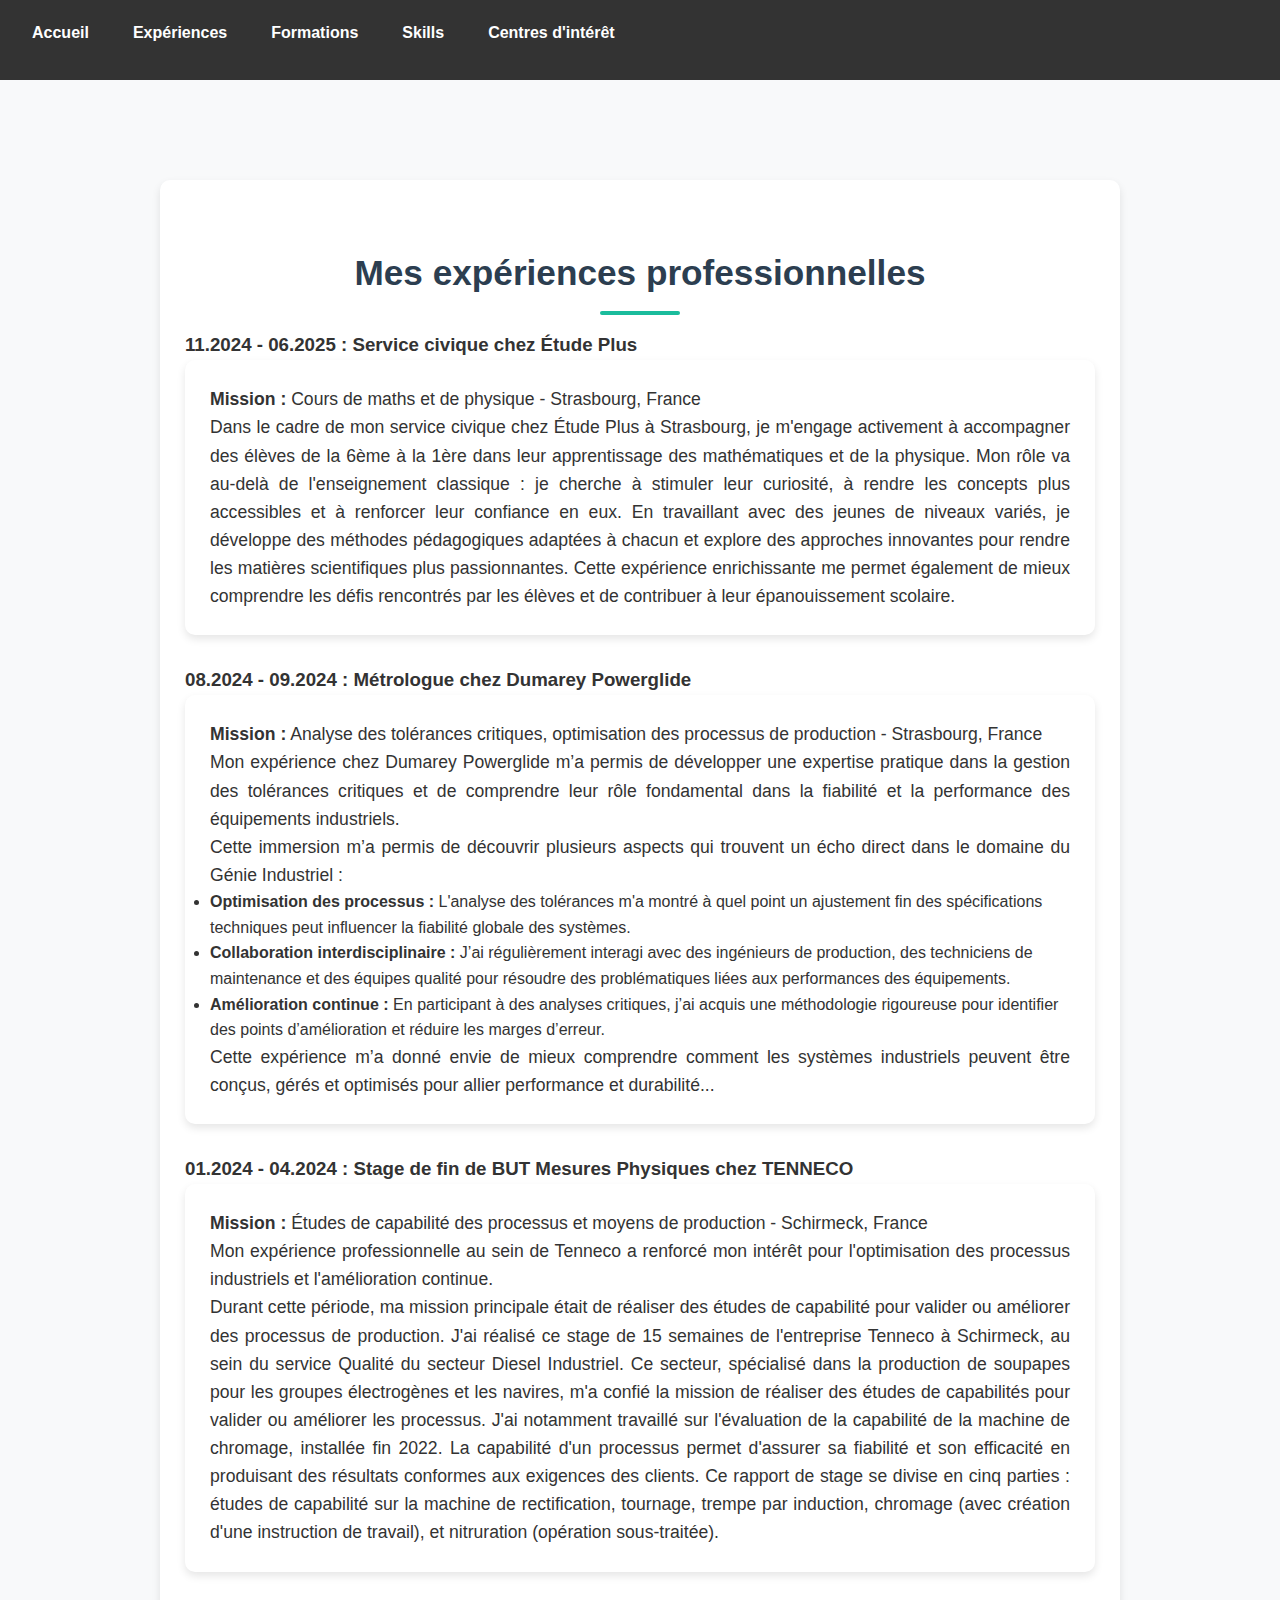
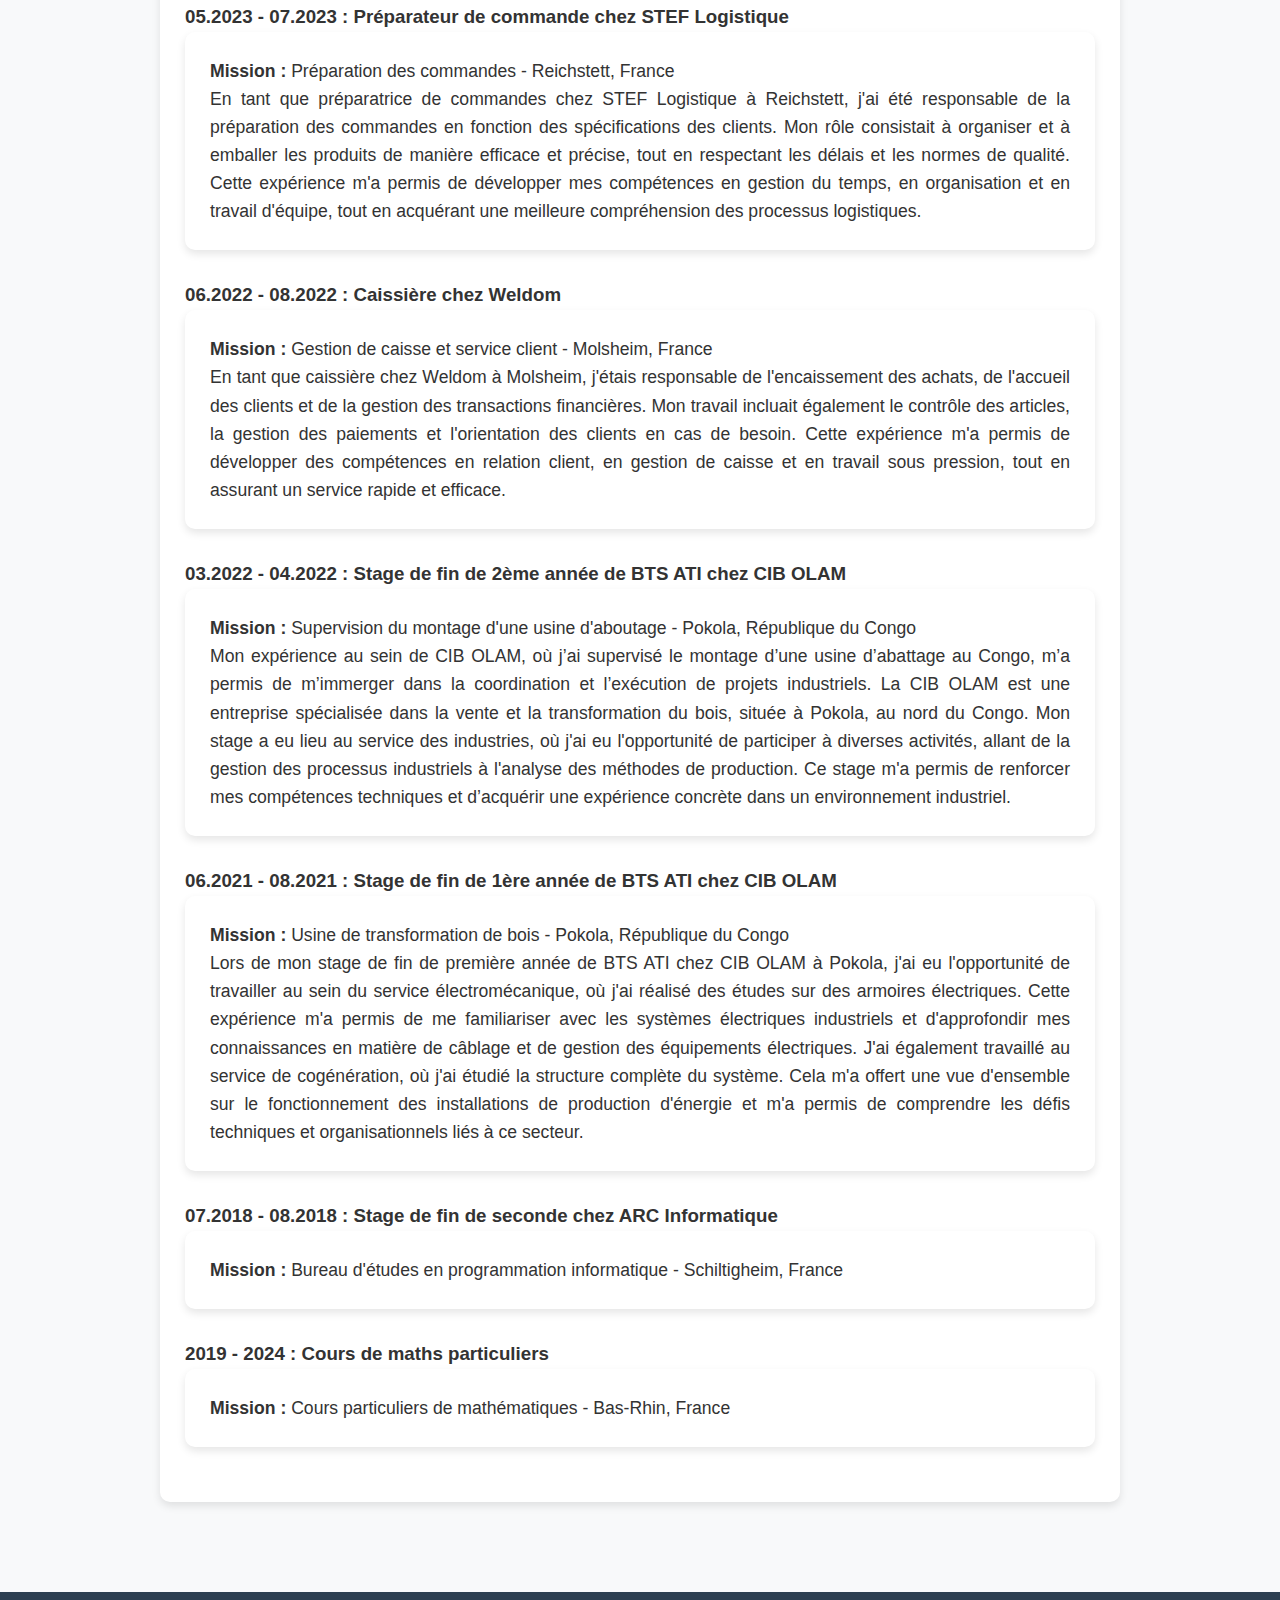
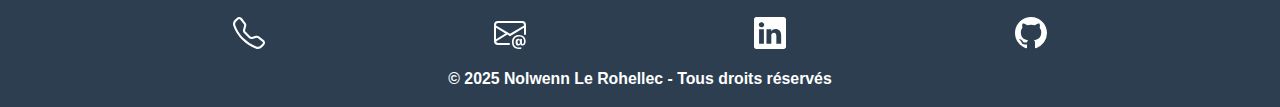
==== experiences.html @ 43734ae4 "Intégration burger et cordoo footer" ====
<!DOCTYPE html>
<html lang="fr">
<head>
    <meta charset="UTF-8">
    <meta name="viewport" content="width=device-width, initial-scale=1.0">
    <title>Expériences - Nolwenn Le Rohellec</title>
    <link rel="stylesheet" href="style.css">
    <link rel="stylesheet" href="https://cdnjs.cloudflare.com/ajax/libs/font-awesome/6.4.2/css/all.min.css">
</head>
<body>

    <header>
        <nav>
            <div class="menu-toggle" id="menu-toggle">
                <div class="bar"></div>
                <div class="bar"></div>
                <div class="bar"></div>
            </div>
            <ul id="menu" class="menu">
                <li><a href="index.html">Accueil</a></li>
                <li><a href="experiences.html">Expériences</a></li>
                <li><a href="formations.html">Formations</a></li>
                <li><a href="skills.html">Skills</a></li>
                <li><a href="interets.html">Centres d'intérêt</a></li>
            </ul>
        </nav>
    </header>
    

    <main>
        <section id="experiences">
            <h1>Mes expériences professionnelles</h1>
            <h3>11.2024 - 06.2025 : Service civique chez Étude Plus</h3>
            <section class="experience">
                <p><strong>Mission :</strong> Cours de maths et de physique - Strasbourg, France</p>
                <p> Dans le cadre de mon service civique chez Étude Plus à Strasbourg, je m'engage activement à accompagner des élèves de la 6ème à la 1ère dans leur apprentissage des mathématiques et de la physique. Mon rôle va au-delà de l'enseignement classique : je cherche à stimuler leur curiosité, à rendre les concepts plus accessibles et à renforcer leur confiance en eux. En travaillant avec des jeunes de niveaux variés, je développe des méthodes pédagogiques adaptées à chacun et explore des approches innovantes pour rendre les matières scientifiques plus passionnantes. Cette expérience enrichissante me permet également de mieux comprendre les défis rencontrés par les élèves et de contribuer à leur épanouissement scolaire.</p>
            </section>
            

            <h3>08.2024 - 09.2024 : Métrologue chez Dumarey Powerglide</h3>
            <section class="experience">
                <p><strong>Mission :</strong> Analyse des tolérances critiques, optimisation des processus de production - Strasbourg, France</p>
                <p>Mon expérience chez Dumarey Powerglide m’a permis de développer une expertise pratique dans la gestion des tolérances critiques et de comprendre leur rôle fondamental dans la fiabilité et la performance des équipements industriels.</p>
                <p>Cette immersion m’a permis de découvrir plusieurs aspects qui trouvent un écho direct dans le domaine du Génie Industriel :</p>
                <ul>
                    <li><strong>Optimisation des processus :</strong> L'analyse des tolérances m'a montré à quel point un ajustement fin des spécifications techniques peut influencer la fiabilité globale des systèmes.</li>
                    <li><strong>Collaboration interdisciplinaire :</strong> J’ai régulièrement interagi avec des ingénieurs de production, des techniciens de maintenance et des équipes qualité pour résoudre des problématiques liées aux performances des équipements.</li>
                    <li><strong>Amélioration continue :</strong> En participant à des analyses critiques, j’ai acquis une méthodologie rigoureuse pour identifier des points d’amélioration et réduire les marges d’erreur.</li>
                </ul>
                <p>Cette expérience m’a donné envie de mieux comprendre comment les systèmes industriels peuvent être conçus, gérés et optimisés pour allier performance et durabilité...</p>
            </section>

            <h3>01.2024 - 04.2024 : Stage de fin de BUT Mesures Physiques chez TENNECO</h3>
            <section class="experience">
                <p><strong>Mission :</strong> Études de capabilité des processus et moyens de production - Schirmeck, France</p>
                <p>Mon expérience professionnelle au sein de Tenneco a renforcé mon intérêt pour l'optimisation des processus industriels et l'amélioration continue.</p>
                <p>Durant cette période, ma mission principale était de réaliser des études de capabilité pour valider ou améliorer des processus de production. J'ai réalisé ce stage de 15 semaines de l'entreprise Tenneco à Schirmeck, au sein du service Qualité du secteur Diesel Industriel. Ce secteur, spécialisé dans la production de soupapes pour les groupes électrogènes et les navires, m'a confié la mission de réaliser des études de capabilités pour valider ou améliorer les processus. J'ai notamment travaillé sur l'évaluation de la capabilité de la machine de chromage, installée fin 2022. La capabilité d'un processus permet d'assurer sa fiabilité et son efficacité en produisant des résultats conformes aux exigences des clients. Ce rapport de stage se divise en cinq parties : études de capabilité sur la machine de rectification, tournage, trempe par induction, chromage (avec création d'une instruction de travail), et nitruration (opération sous-traitée).</p>
            </section>

            
            <h3>05.2023 - 07.2023 : Préparateur de commande chez STEF Logistique</h3>
            <section class="experience">
                <p><strong>Mission :</strong> Préparation des commandes - Reichstett, France</p>
                <p> En tant que préparatrice de commandes chez STEF Logistique à Reichstett, j'ai été responsable de la préparation des commandes en fonction des spécifications des clients. Mon rôle consistait à organiser et à emballer les produits de manière efficace et précise, tout en respectant les délais et les normes de qualité. Cette expérience m'a permis de développer mes compétences en gestion du temps, en organisation et en travail d'équipe, tout en acquérant une meilleure compréhension des processus logistiques.</p>
            </section>

            <h3>06.2022 - 08.2022 : Caissière chez Weldom</h3>
            <section class="experience">
                <p><strong>Mission :</strong> Gestion de caisse et service client - Molsheim, France</p>
                <p> En tant que caissière chez Weldom à Molsheim, j'étais responsable de l'encaissement des achats, de l'accueil des clients et de la gestion des transactions financières. Mon travail incluait également le contrôle des articles, la gestion des paiements et l'orientation des clients en cas de besoin. Cette expérience m'a permis de développer des compétences en relation client, en gestion de caisse et en travail sous pression, tout en assurant un service rapide et efficace.</p>
            </section>

            <h3>03.2022 - 04.2022 : Stage de fin de 2ème année de BTS ATI chez CIB OLAM</h3>
            <section class="experience">
                <p><strong>Mission :</strong> Supervision du montage d'une usine d'aboutage - Pokola, République du Congo</p>
                <p>Mon expérience au sein de CIB OLAM, où j’ai supervisé le montage d’une usine d’abattage au Congo, m’a permis de m’immerger dans la coordination et l’exécution de projets industriels. La CIB OLAM  est une entreprise spécialisée dans la vente et la transformation du bois, située à Pokola, au nord du Congo. Mon stage a eu lieu au service des industries, où j'ai eu l'opportunité de participer à diverses activités, allant de la gestion des processus industriels à l'analyse des méthodes de production. Ce stage m'a permis de renforcer mes compétences techniques et d’acquérir une expérience concrète dans un environnement industriel.</p>
            </section>

            <h3>06.2021 - 08.2021 : Stage de fin de 1ère année de BTS ATI chez CIB OLAM</h3>
            <section class="experience">
                <p><strong>Mission :</strong> Usine de transformation de bois - Pokola, République du Congo</p>
                <p> Lors de mon stage de fin de première année de BTS ATI chez CIB OLAM à Pokola, j'ai eu l'opportunité de travailler au sein du service électromécanique, où j'ai réalisé des études sur des armoires électriques. Cette expérience m'a permis de me familiariser avec les systèmes électriques industriels et d'approfondir mes connaissances en matière de câblage et de gestion des équipements électriques. J'ai également travaillé au service de cogénération, où j'ai étudié la structure complète du système. Cela m'a offert une vue d'ensemble sur le fonctionnement des installations de production d'énergie et m'a permis de comprendre les défis techniques et organisationnels liés à ce secteur.</p>
            </section>

            <h3>07.2018 - 08.2018 : Stage de fin de seconde chez ARC Informatique</h3>
            <section class="experience">
                <p><strong>Mission :</strong> Bureau d'études en programmation informatique - Schiltigheim, France</p>
            </section>

            <h3>2019 - 2024 : Cours de maths particuliers</h3>
            <section class="experience">
                <p><strong>Mission :</strong> Cours particuliers de mathématiques - Bas-Rhin, France</p>
            </section>

        </section>
    </main>

    <footer>
        <div class="contact-icons">
            <a href="tel:+33626799695" aria-label="Téléphone">
              <svg xmlns="http://www.w3.org/2000/svg" width="32" height="32" fill="currentColor" class="bi bi-telephone" viewBox="0 0 16 16">
                  <path d="M3.654 1.328a.678.678 0 0 0-1.015-.063L1.605 2.3c-.483.484-.661 1.169-.45 1.77a17.6 17.6 0 0 0 4.168 6.608 17.6 17.6 0 0 0 6.608 4.168c.601.211 1.286.033 1.77-.45l1.034-1.034a.678.678 0 0 0-.063-1.015l-2.307-1.794a.68.68 0 0 0-.58-.122l-2.19.547a1.75 1.75 0 0 1-1.657-.459L5.482 8.062a1.75 1.75 0 0 1-.46-1.657l.548-2.19a.68.68 0 0 0-.122-.58zM1.884.511a1.745 1.745 0 0 1 2.612.163L6.29 2.98c.329.423.445.974.315 1.494l-.547 2.19a.68.68 0 0 0 .178.643l2.457 2.457a.68.68 0 0 0 .644.178l2.189-.547a1.75 1.75 0 0 1 1.494.315l2.306 1.794c.829.645.905 1.87.163 2.611l-1.034 1.034c-.74.74-1.846 1.065-2.877.702a18.6 18.6 0 0 1-7.01-4.42 18.6 18.6 0 0 1-4.42-7.009c-.362-1.03-.037-2.137.703-2.877z"/>
                </svg>
            </a>
            <a href="mailto:nolwenn.lerohellec@gmail.com" aria-label="Email">
              <svg xmlns="http://www.w3.org/2000/svg" width="32" height="32" fill="currentColor" class="bi bi-envelope-at" viewBox="0 0 16 16">
                  <path d="M2 2a2 2 0 0 0-2 2v8.01A2 2 0 0 0 2 14h5.5a.5.5 0 0 0 0-1H2a1 1 0 0 1-.966-.741l5.64-3.471L8 9.583l7-4.2V8.5a.5.5 0 0 0 1 0V4a2 2 0 0 0-2-2zm3.708 6.208L1 11.105V5.383zM1 4.217V4a1 1 0 0 1 1-1h12a1 1 0 0 1 1 1v.217l-7 4.2z"/>
                  <path d="M14.247 14.269c1.01 0 1.587-.857 1.587-2.025v-.21C15.834 10.43 14.64 9 12.52 9h-.035C10.42 9 9 10.36 9 12.432v.214C9 14.82 10.438 16 12.358 16h.044c.594 0 1.018-.074 1.237-.175v-.73c-.245.11-.673.18-1.18.18h-.044c-1.334 0-2.571-.788-2.571-2.655v-.157c0-1.657 1.058-2.724 2.64-2.724h.04c1.535 0 2.484 1.05 2.484 2.326v.118c0 .975-.324 1.39-.639 1.39-.232 0-.41-.148-.41-.42v-2.19h-.906v.569h-.03c-.084-.298-.368-.63-.954-.63-.778 0-1.259.555-1.259 1.4v.528c0 .892.49 1.434 1.26 1.434.471 0 .896-.227 1.014-.643h.043c.118.42.617.648 1.12.648m-2.453-1.588v-.227c0-.546.227-.791.573-.791.297 0 .572.192.572.708v.367c0 .573-.253.744-.564.744-.354 0-.581-.215-.581-.8Z"/>
                </svg>
            </a>
            <a href="https://www.linkedin.com/in/nolwenn-le-rohellec-1720a2218/?originalSubdomain=fr" target="_blank" aria-label="LinkedIn">
              <svg xmlns="http://www.w3.org/2000/svg" width="32" height="32" fill="currentColor" class="bi bi-linkedin" viewBox="0 0 16 16">
                  <path d="M0 1.146C0 .513.526 0 1.175 0h13.65C15.474 0 16 .513 16 1.146v13.708c0 .633-.526 1.146-1.175 1.146H1.175C.526 16 0 15.487 0 14.854zm4.943 12.248V6.169H2.542v7.225zm-1.2-8.212c.837 0 1.358-.554 1.358-1.248-.015-.709-.52-1.248-1.342-1.248S2.4 3.226 2.4 3.934c0 .694.521 1.248 1.327 1.248zm4.908 8.212V9.359c0-.216.016-.432.08-.586.173-.431.568-.878 1.232-.878.869 0 1.216.662 1.216 1.634v3.865h2.401V9.25c0-2.22-1.184-3.252-2.764-3.252-1.274 0-1.845.7-2.165 1.193v.025h-.016l.016-.025V6.169h-2.4c.03.678 0 7.225 0 7.225z"/>
                </svg>
            </a>
            <a href="https://github.com/Nono13122002" target="_blank" aria-label="GitHub">
              <svg xmlns="http://www.w3.org/2000/svg" width="32" height="32" fill="currentColor" class="bi bi-github" viewBox="0 0 16 16">
                  <path d="M8 0C3.58 0 0 3.58 0 8c0 3.54 2.29 6.53 5.47 7.59.4.07.55-.17.55-.38 0-.19-.01-.82-.01-1.49-2.01.37-2.53-.49-2.69-.94-.09-.23-.48-.94-.82-1.13-.28-.15-.68-.52-.01-.53.63-.01 1.08.58 1.23.82.72 1.21 1.87.87 2.33.66.07-.52.28-.87.51-1.07-1.78-.2-3.64-.89-3.64-3.95 0-.87.31-1.59.82-2.15-.08-.2-.36-1.02.08-2.12 0 0 .67-.21 2.2.82.64-.18 1.32-.27 2-.27s1.36.09 2 .27c1.53-1.04 2.2-.82 2.2-.82.44 1.1.16 1.92.08 2.12.51.56.82 1.27.82 2.15 0 3.07-1.87 3.75-3.65 3.95.29.25.54.73.54 1.48 0 1.07-.01 1.93-.01 2.2 0 .21.15.46.55.38A8.01 8.01 0 0 0 16 8c0-4.42-3.58-8-8-8"/>
                </svg>
            </a>
  
          </div>
        <p>© 2025 Nolwenn Le Rohellec - <span style="color: white;">Tous droits réservés</span></p>
    </footer>
</body>
</html>
---- style.css ----
/* Réinitialisation des styles de base */
* {
    margin: 0;
    padding: 0;
    box-sizing: border-box;
    font-family: 'Poppins', sans-serif;
}

/* Couleurs principales */
:root {
    --main-color: #1ABC9C;  /* Vert turquoise */
    --dark-color: #2C3E50;
    --light-bg: #f8f9fa;
    --text-color: #333;
}

/* Style général du corps */
body {
    background-color: var(--light-bg);
    color: var(--text-color);
    line-height: 1.6;
}

/* Style du header */
header {
    position: fixed; 
    top: 0; 
    left: 0; 
    width: 100%;
    height: 80px;
    z-index: 100; 
    background-color: #333;
    padding: 20px;
}

/* Menu burger */
.menu-toggle {
    display: none;
    cursor: pointer;
    flex-direction: column;
    gap: 5px;
    position: absolute; 
    right: 20px; 
    top: 50%;
    transform: translateY(-50%);
}

.menu-toggle .bar {
    width: 30px;
    height: 5px;
    background-color: white;
    border-radius: 5px;
    transition: transform 0.3s ease, opacity 0.3s ease;
}

/* Transformation du burger en croix */
.menu-toggle.open .bar:nth-child(1) {
    transform: rotate(45deg) translateY(14px); /
}

.menu-toggle.open .bar:nth-child(2) {
    opacity: 0; 
}

.menu-toggle.open .bar:nth-child(3) {
    transform: rotate(-45deg) translateY(-14px);
}

/* Menu */
.menu {
    list-style: none;
    padding: 0;
    margin: 0;
    display: flex;
    gap: 20px;
}

/* Style des liens */
nav a {
    text-decoration: none;
    color: white;
    font-weight: bold;
    padding: 8px 12px;
    border-radius: 5px;
    transition: background 0.3s ease-in-out;
}

nav a:hover {
    background: var(--main-color);
    color: white;
}

/* Ajustement pour éviter que le header cache le contenu */
main {
    max-width: 1000px;
    margin: 160px auto 40px; 
    padding: 20px;
}

/* Style des sections */
section {
    background: white;
    padding: 25px;
    margin-bottom: 30px;
    border-radius: 10px;
    box-shadow: 0px 4px 8px rgba(0, 0, 0, 0.1);
    animation: fadeIn 1s ease-in-out;
}

/* Style des titres */
h1 {
    text-align: center;
    font-size: 2.2em;
    color: var(--dark-color);
    margin-top: 40px; /* Ajout de marge pour ne pas être caché */
    margin-bottom: 15px;
    position: relative;
}

/* Ligne décorative sous les titres */
h1::after {
    content: '';
    display: block;
    width: 80px;
    height: 4px;
    background: var(--main-color);
    margin: 10px auto 0;
    border-radius: 2px;
}

/* Alignement et style du texte */
p {
    text-align: justify;  /* Texte justifié pour un rendu plus professionnel */
    font-size: 1.1em;
    color: var(--text-color);
}

/* Image de profil */
.profile-pic {
    display: block;
    width: 150px;
    border-radius: 50%;
    margin: 20px auto;
    box-shadow: 0px 4px 6px rgba(0, 0, 0, 0.2);
    transition: transform 0.3s ease-in-out;
}

.profile-pic:hover {
    transform: scale(1.1);
}

/* Animation d'apparition */
@keyframes fadeIn {
    from { opacity: 0; transform: translateY(-10px); }
    to { opacity: 1; transform: translateY(0); }
}

/* Style du footer */
footer {
    text-align: center;
    padding: 15px;
    background: var(--dark-color);
    color: white;  /* Texte blanc */
    font-size: 0.9em;
    margin-top: 20px;
}

/* Centrage et couleur du texte "Tous droits réservés" */
footer p {
    text-align: center;
    color: white !important;  /* Assure que le texte est bien blanc */
    font-weight: bold;
}

/* Alignement de l'en-tête */
.header-left {
    display: flex;
    align-items: center;
}

.accueil {
    text-align: center;
}

.profile-pic {
    display: block;
    margin: 0 auto;
}


.contact-icons {
    display: flex;
    justify-content: space-evenly;
}

.contact-icons svg {
    color: white;
    margin: 10px;
}

.contact-icons svg:hover {
    transform: scale(1.5);
    transition: transform 0.3s ease;
}


/* Affichage du menu burger sur mobile */
@media (max-width: 768px) {
    header {
        justify-content: flex-start; /* Garde le burger aligné à gauche par défaut */
    }

    .menu {
        display: none;
        flex-direction: column;
        width: 100%;
        background-color: #333;
    }

    .menu.active {
        display: flex;
    }

    .menu li {
        padding: 15px;
        text-align: center;
        width: 100%;
    }

    .menu-toggle {
        display: flex;
    }
}
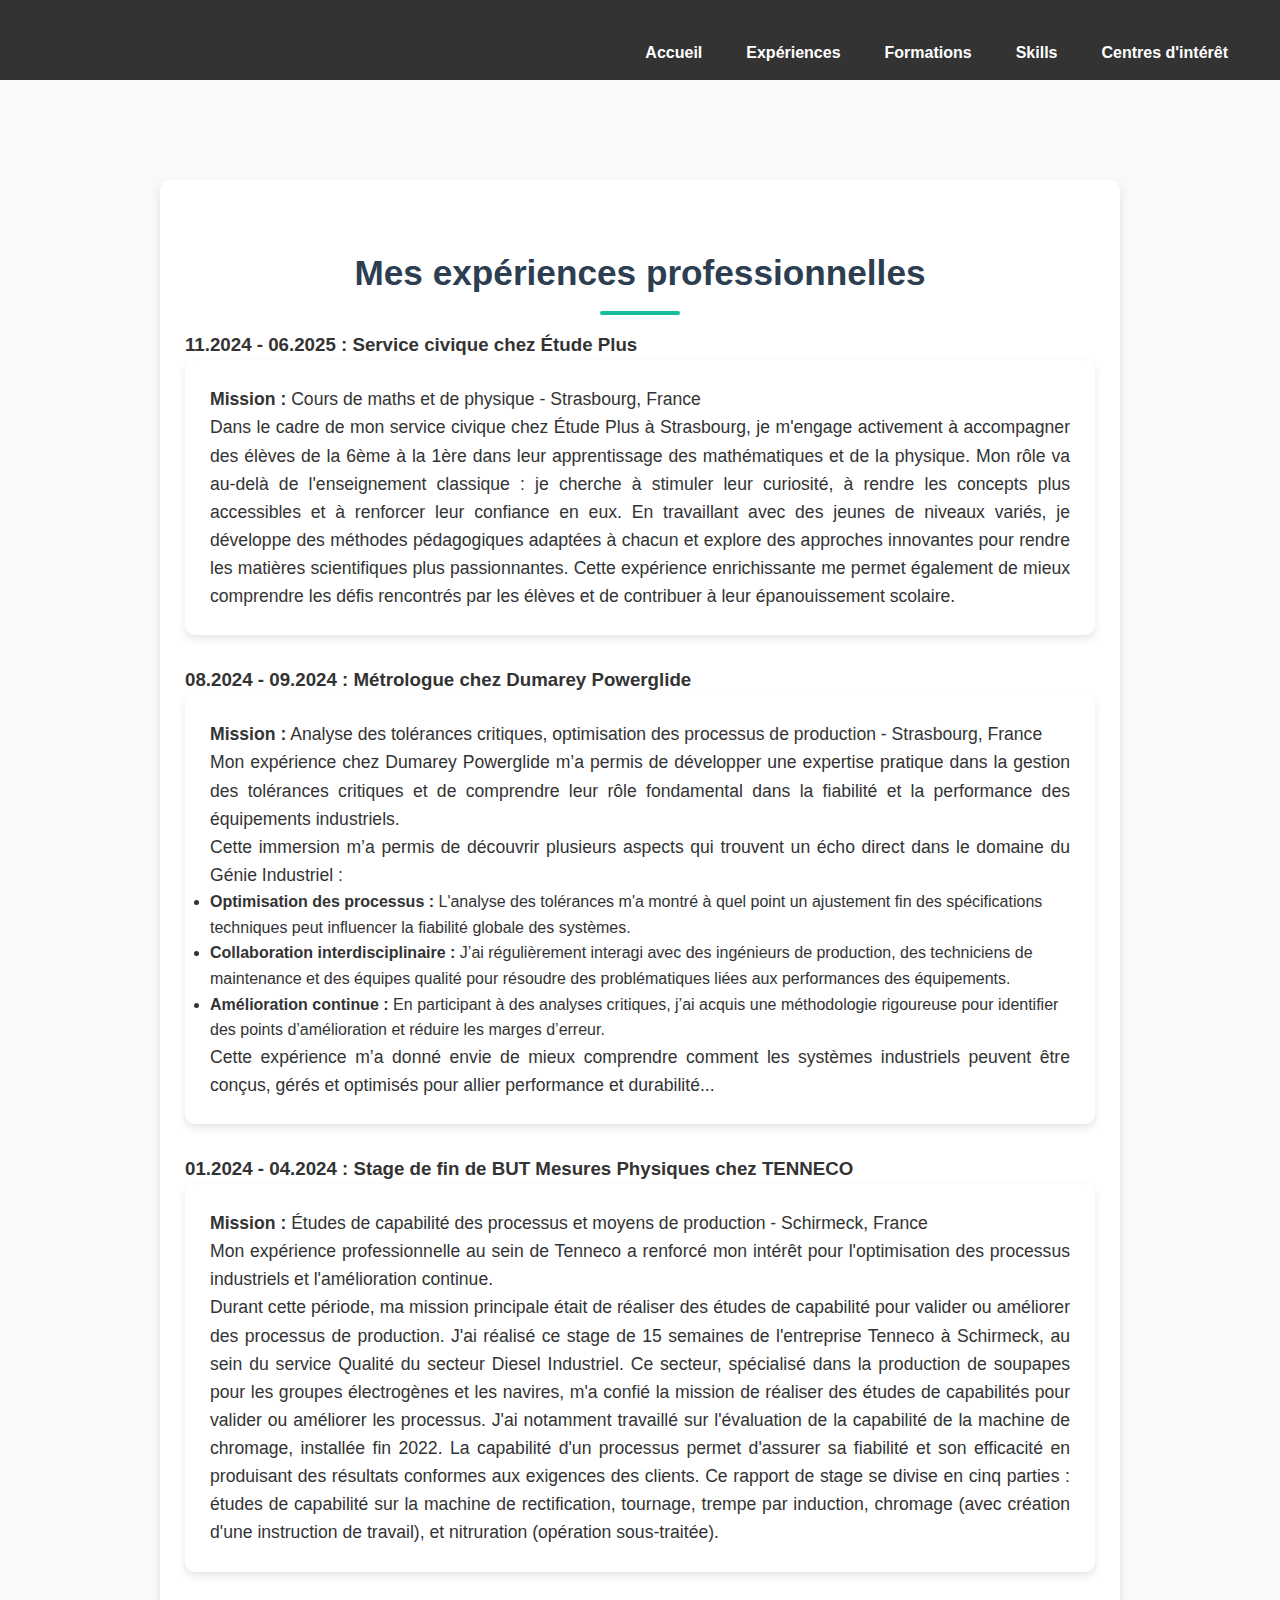
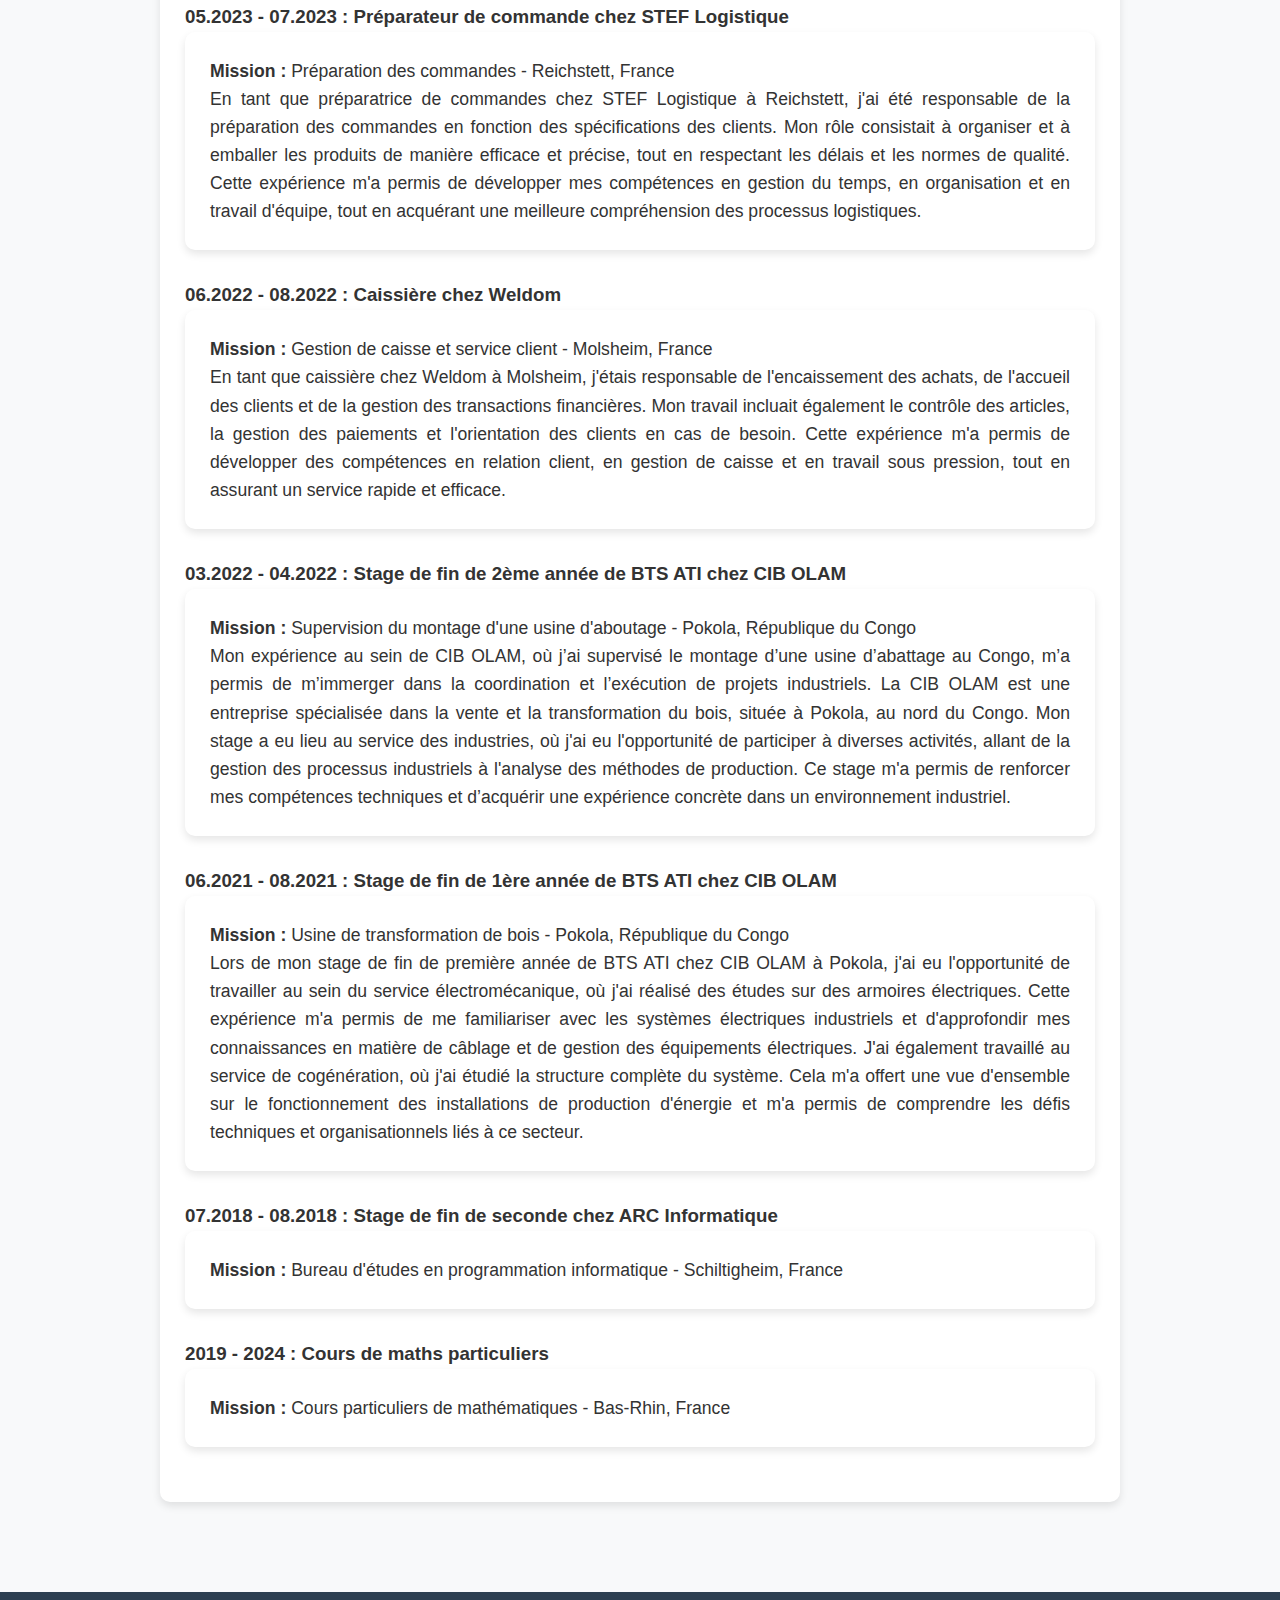
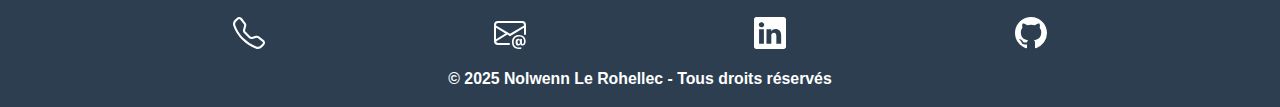
==== commit 38d171b2: "Modif,arbo" ====
--- a/experiences.html
+++ b/experiences.html
@@ -5,6 +5,7 @@
     <meta name="viewport" content="width=device-width, initial-scale=1.0">
     <title>Expériences - Nolwenn Le Rohellec</title>
     <link rel="stylesheet" href="style.css">
+    <script src="script.js" defer=""></script>
     <link rel="stylesheet" href="https://cdnjs.cloudflare.com/ajax/libs/font-awesome/6.4.2/css/all.min.css">
 </head>
 <body>
--- a/style.css
+++ b/style.css
@@ -73,6 +73,8 @@
     margin: 0;
     display: flex;
     gap: 20px;
+    justify-content: end;
+    margin: 20px;
 }
 
 /* Style des liens */
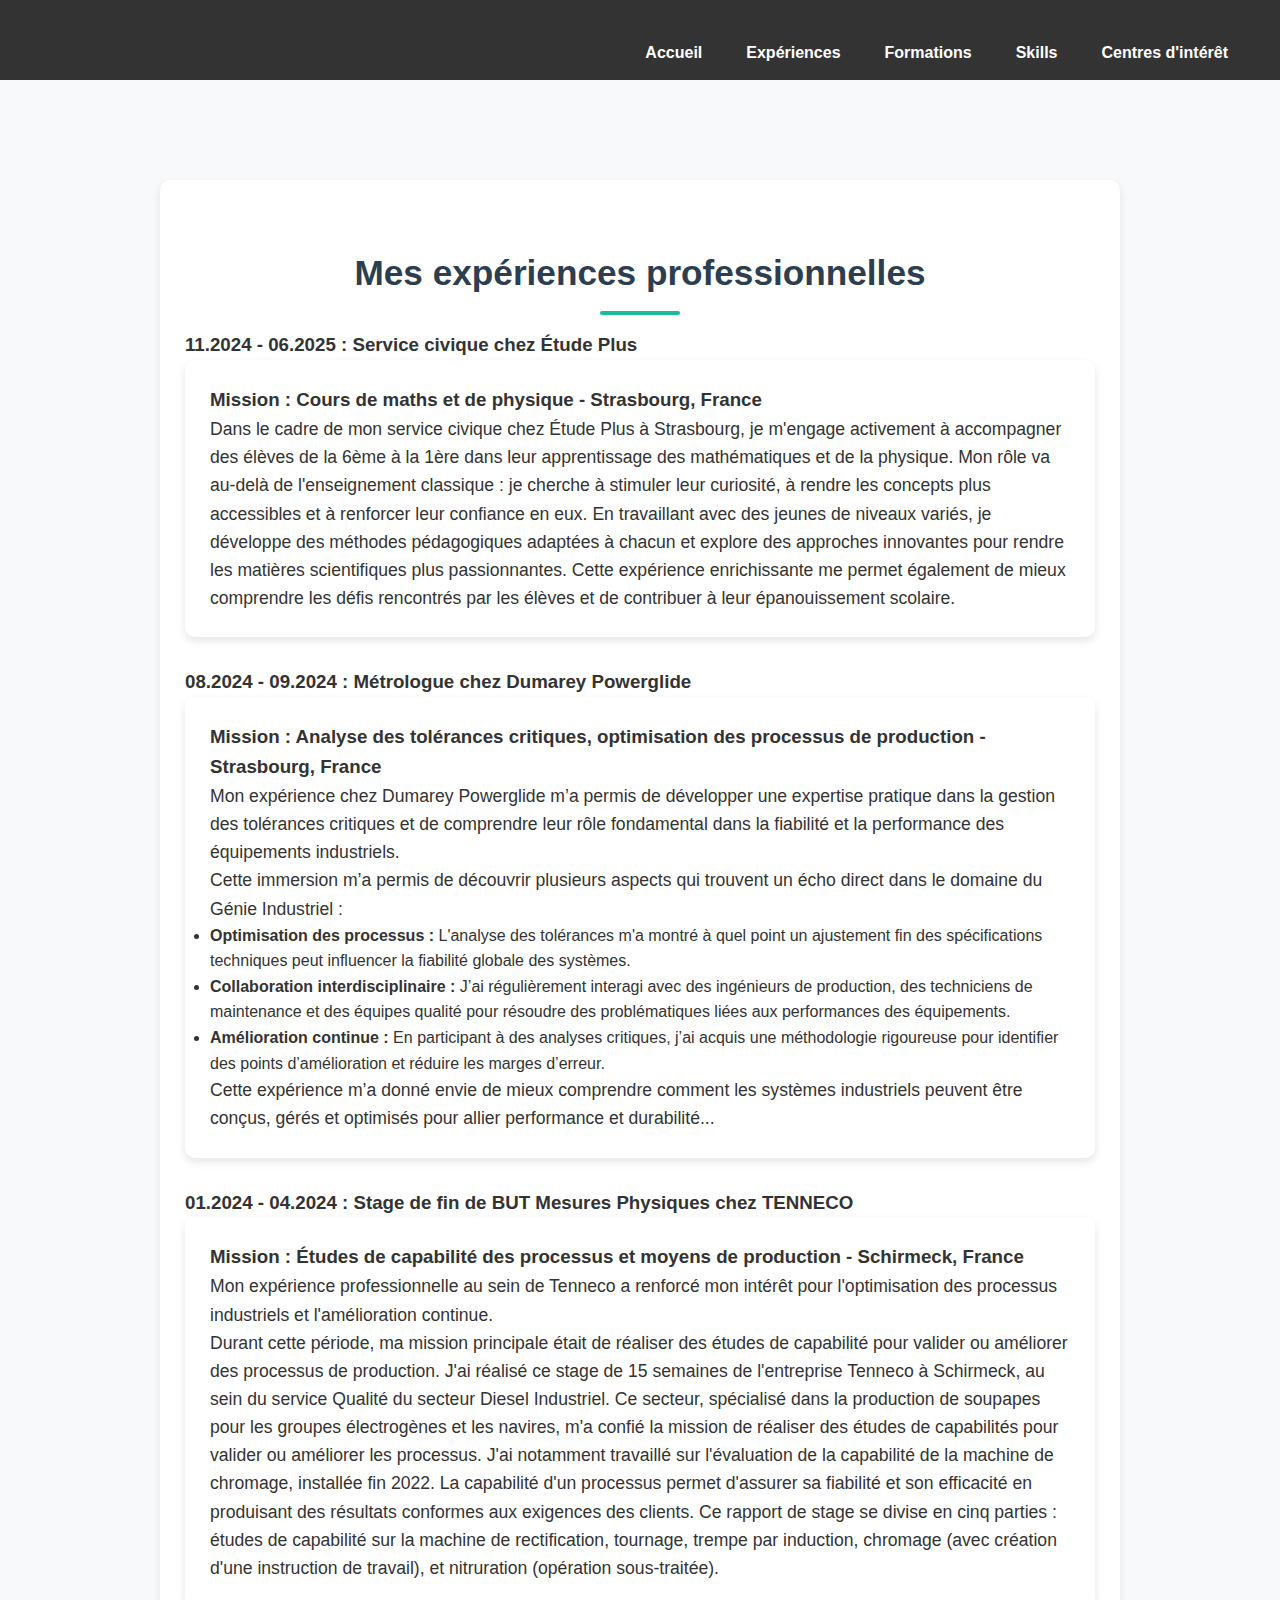
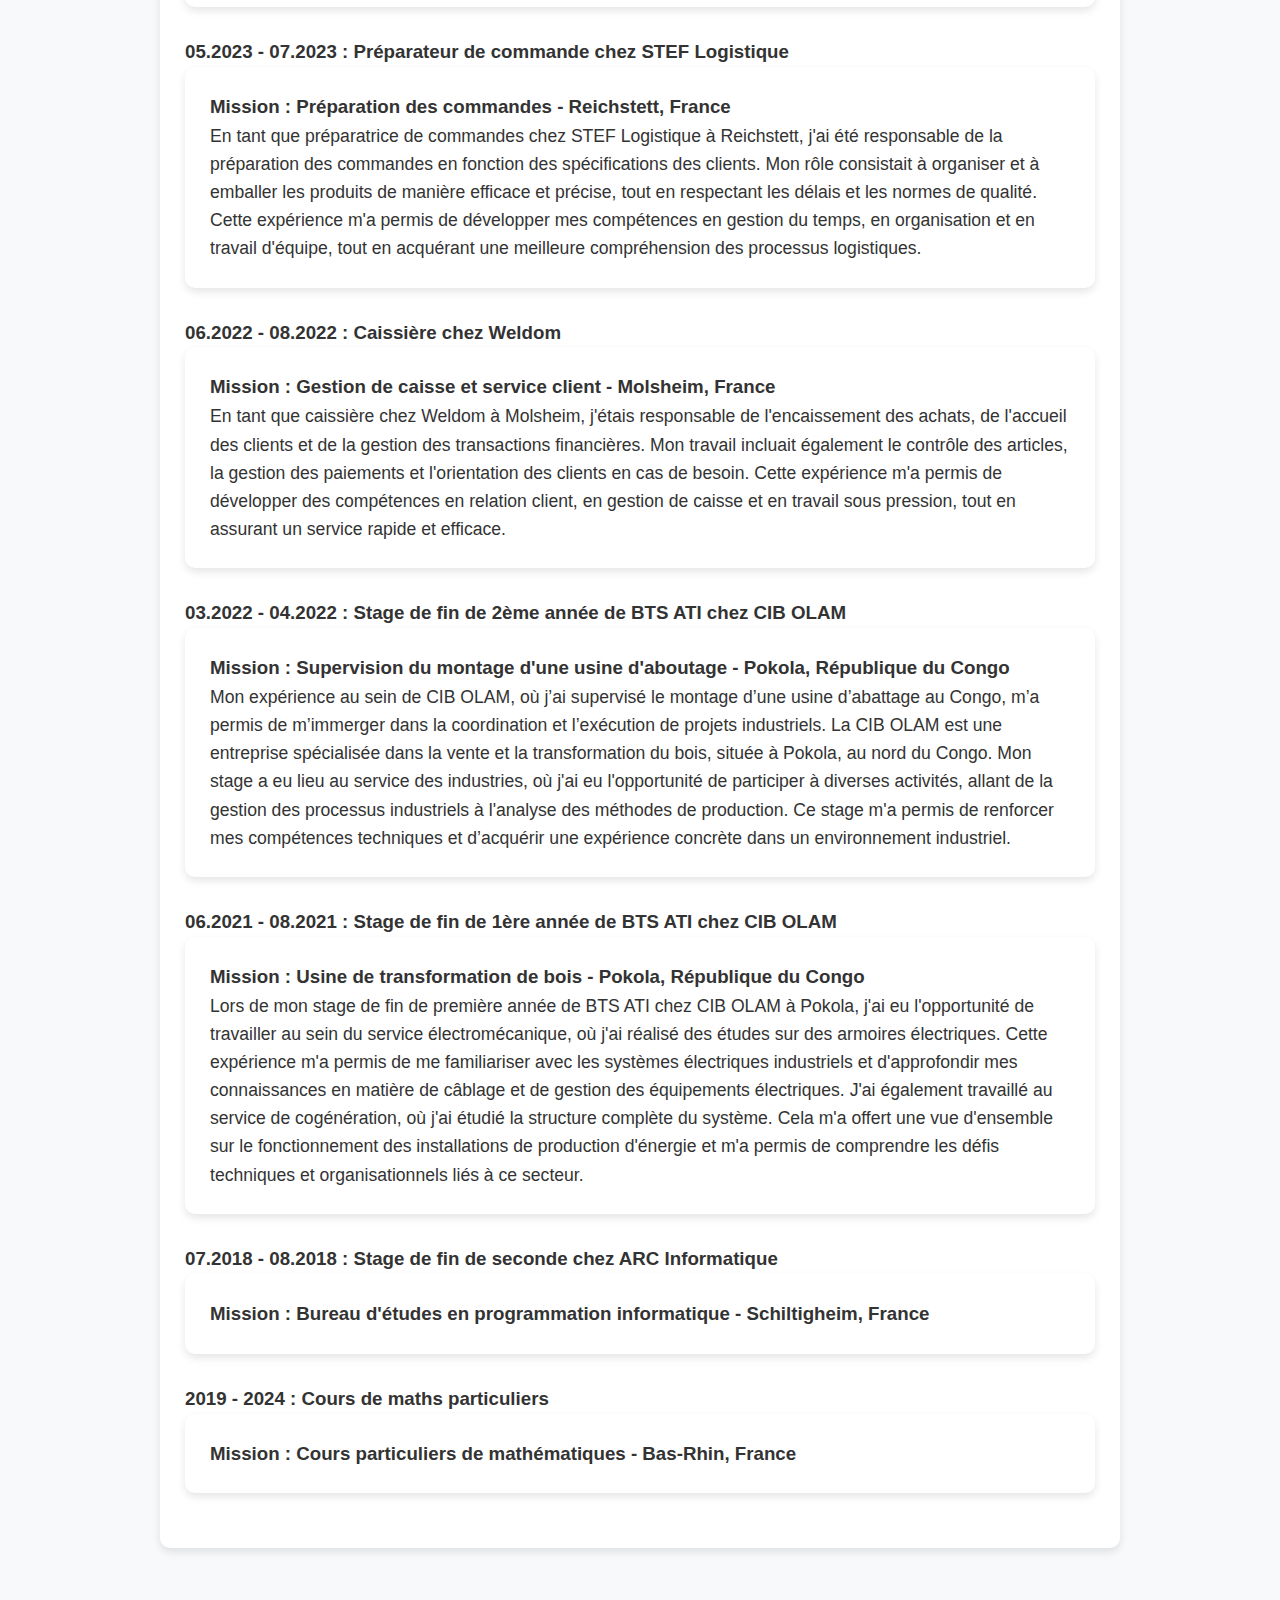
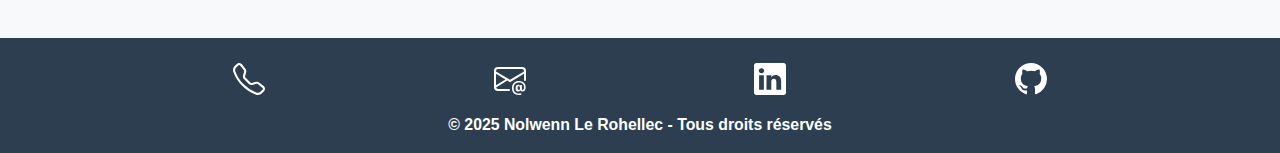
==== commit 11fc4e2f: "8Update experiences.html" ====
--- a/experiences.html
+++ b/experiences.html
@@ -33,14 +33,14 @@
             <h1>Mes expériences professionnelles</h1>
             <h3>11.2024 - 06.2025 : Service civique chez Étude Plus</h3>
             <section class="experience">
-                <p><strong>Mission :</strong> Cours de maths et de physique - Strasbourg, France</p>
+                <h3><strong>Mission :</strong> Cours de maths et de physique - Strasbourg, France</h3>
                 <p> Dans le cadre de mon service civique chez Étude Plus à Strasbourg, je m'engage activement à accompagner des élèves de la 6ème à la 1ère dans leur apprentissage des mathématiques et de la physique. Mon rôle va au-delà de l'enseignement classique : je cherche à stimuler leur curiosité, à rendre les concepts plus accessibles et à renforcer leur confiance en eux. En travaillant avec des jeunes de niveaux variés, je développe des méthodes pédagogiques adaptées à chacun et explore des approches innovantes pour rendre les matières scientifiques plus passionnantes. Cette expérience enrichissante me permet également de mieux comprendre les défis rencontrés par les élèves et de contribuer à leur épanouissement scolaire.</p>
             </section>
             
 
             <h3>08.2024 - 09.2024 : Métrologue chez Dumarey Powerglide</h3>
             <section class="experience">
-                <p><strong>Mission :</strong> Analyse des tolérances critiques, optimisation des processus de production - Strasbourg, France</p>
+                <h3><strong>Mission :</strong> Analyse des tolérances critiques, optimisation des processus de production - Strasbourg, France</h3>
                 <p>Mon expérience chez Dumarey Powerglide m’a permis de développer une expertise pratique dans la gestion des tolérances critiques et de comprendre leur rôle fondamental dans la fiabilité et la performance des équipements industriels.</p>
                 <p>Cette immersion m’a permis de découvrir plusieurs aspects qui trouvent un écho direct dans le domaine du Génie Industriel :</p>
                 <ul>
@@ -53,7 +53,7 @@
 
             <h3>01.2024 - 04.2024 : Stage de fin de BUT Mesures Physiques chez TENNECO</h3>
             <section class="experience">
-                <p><strong>Mission :</strong> Études de capabilité des processus et moyens de production - Schirmeck, France</p>
+                <h3><strong>Mission :</strong> Études de capabilité des processus et moyens de production - Schirmeck, France</h3>
                 <p>Mon expérience professionnelle au sein de Tenneco a renforcé mon intérêt pour l'optimisation des processus industriels et l'amélioration continue.</p>
                 <p>Durant cette période, ma mission principale était de réaliser des études de capabilité pour valider ou améliorer des processus de production. J'ai réalisé ce stage de 15 semaines de l'entreprise Tenneco à Schirmeck, au sein du service Qualité du secteur Diesel Industriel. Ce secteur, spécialisé dans la production de soupapes pour les groupes électrogènes et les navires, m'a confié la mission de réaliser des études de capabilités pour valider ou améliorer les processus. J'ai notamment travaillé sur l'évaluation de la capabilité de la machine de chromage, installée fin 2022. La capabilité d'un processus permet d'assurer sa fiabilité et son efficacité en produisant des résultats conformes aux exigences des clients. Ce rapport de stage se divise en cinq parties : études de capabilité sur la machine de rectification, tournage, trempe par induction, chromage (avec création d'une instruction de travail), et nitruration (opération sous-traitée).</p>
             </section>
@@ -61,36 +61,36 @@
             
             <h3>05.2023 - 07.2023 : Préparateur de commande chez STEF Logistique</h3>
             <section class="experience">
-                <p><strong>Mission :</strong> Préparation des commandes - Reichstett, France</p>
+                <h3><strong>Mission :</strong> Préparation des commandes - Reichstett, France</h3>
                 <p> En tant que préparatrice de commandes chez STEF Logistique à Reichstett, j'ai été responsable de la préparation des commandes en fonction des spécifications des clients. Mon rôle consistait à organiser et à emballer les produits de manière efficace et précise, tout en respectant les délais et les normes de qualité. Cette expérience m'a permis de développer mes compétences en gestion du temps, en organisation et en travail d'équipe, tout en acquérant une meilleure compréhension des processus logistiques.</p>
             </section>
 
             <h3>06.2022 - 08.2022 : Caissière chez Weldom</h3>
             <section class="experience">
-                <p><strong>Mission :</strong> Gestion de caisse et service client - Molsheim, France</p>
+                <h3><strong>Mission :</strong> Gestion de caisse et service client - Molsheim, France</h3>
                 <p> En tant que caissière chez Weldom à Molsheim, j'étais responsable de l'encaissement des achats, de l'accueil des clients et de la gestion des transactions financières. Mon travail incluait également le contrôle des articles, la gestion des paiements et l'orientation des clients en cas de besoin. Cette expérience m'a permis de développer des compétences en relation client, en gestion de caisse et en travail sous pression, tout en assurant un service rapide et efficace.</p>
             </section>
 
             <h3>03.2022 - 04.2022 : Stage de fin de 2ème année de BTS ATI chez CIB OLAM</h3>
             <section class="experience">
-                <p><strong>Mission :</strong> Supervision du montage d'une usine d'aboutage - Pokola, République du Congo</p>
+                <h3><strong>Mission :</strong> Supervision du montage d'une usine d'aboutage - Pokola, République du Congo</h3>
                 <p>Mon expérience au sein de CIB OLAM, où j’ai supervisé le montage d’une usine d’abattage au Congo, m’a permis de m’immerger dans la coordination et l’exécution de projets industriels. La CIB OLAM  est une entreprise spécialisée dans la vente et la transformation du bois, située à Pokola, au nord du Congo. Mon stage a eu lieu au service des industries, où j'ai eu l'opportunité de participer à diverses activités, allant de la gestion des processus industriels à l'analyse des méthodes de production. Ce stage m'a permis de renforcer mes compétences techniques et d’acquérir une expérience concrète dans un environnement industriel.</p>
             </section>
 
             <h3>06.2021 - 08.2021 : Stage de fin de 1ère année de BTS ATI chez CIB OLAM</h3>
             <section class="experience">
-                <p><strong>Mission :</strong> Usine de transformation de bois - Pokola, République du Congo</p>
+                <h3><strong>Mission :</strong> Usine de transformation de bois - Pokola, République du Congo</h3>
                 <p> Lors de mon stage de fin de première année de BTS ATI chez CIB OLAM à Pokola, j'ai eu l'opportunité de travailler au sein du service électromécanique, où j'ai réalisé des études sur des armoires électriques. Cette expérience m'a permis de me familiariser avec les systèmes électriques industriels et d'approfondir mes connaissances en matière de câblage et de gestion des équipements électriques. J'ai également travaillé au service de cogénération, où j'ai étudié la structure complète du système. Cela m'a offert une vue d'ensemble sur le fonctionnement des installations de production d'énergie et m'a permis de comprendre les défis techniques et organisationnels liés à ce secteur.</p>
             </section>
 
             <h3>07.2018 - 08.2018 : Stage de fin de seconde chez ARC Informatique</h3>
             <section class="experience">
-                <p><strong>Mission :</strong> Bureau d'études en programmation informatique - Schiltigheim, France</p>
+                <h3><strong>Mission :</strong> Bureau d'études en programmation informatique - Schiltigheim, France</h3>
             </section>
 
             <h3>2019 - 2024 : Cours de maths particuliers</h3>
             <section class="experience">
-                <p><strong>Mission :</strong> Cours particuliers de mathématiques - Bas-Rhin, France</p>
+                <h3><strong>Mission :</strong> Cours particuliers de mathématiques - Bas-Rhin, France</h3>
             </section>
 
         </section>
--- a/style.css
+++ b/style.css
@@ -132,7 +132,7 @@
 
 /* Alignement et style du texte */
 p {
-    text-align: justify;  /* Texte justifié pour un rendu plus professionnel */
+    text-align: left;  /* Texte justifié pour un rendu plus professionnel */
     font-size: 1.1em;
     color: var(--text-color);
 }
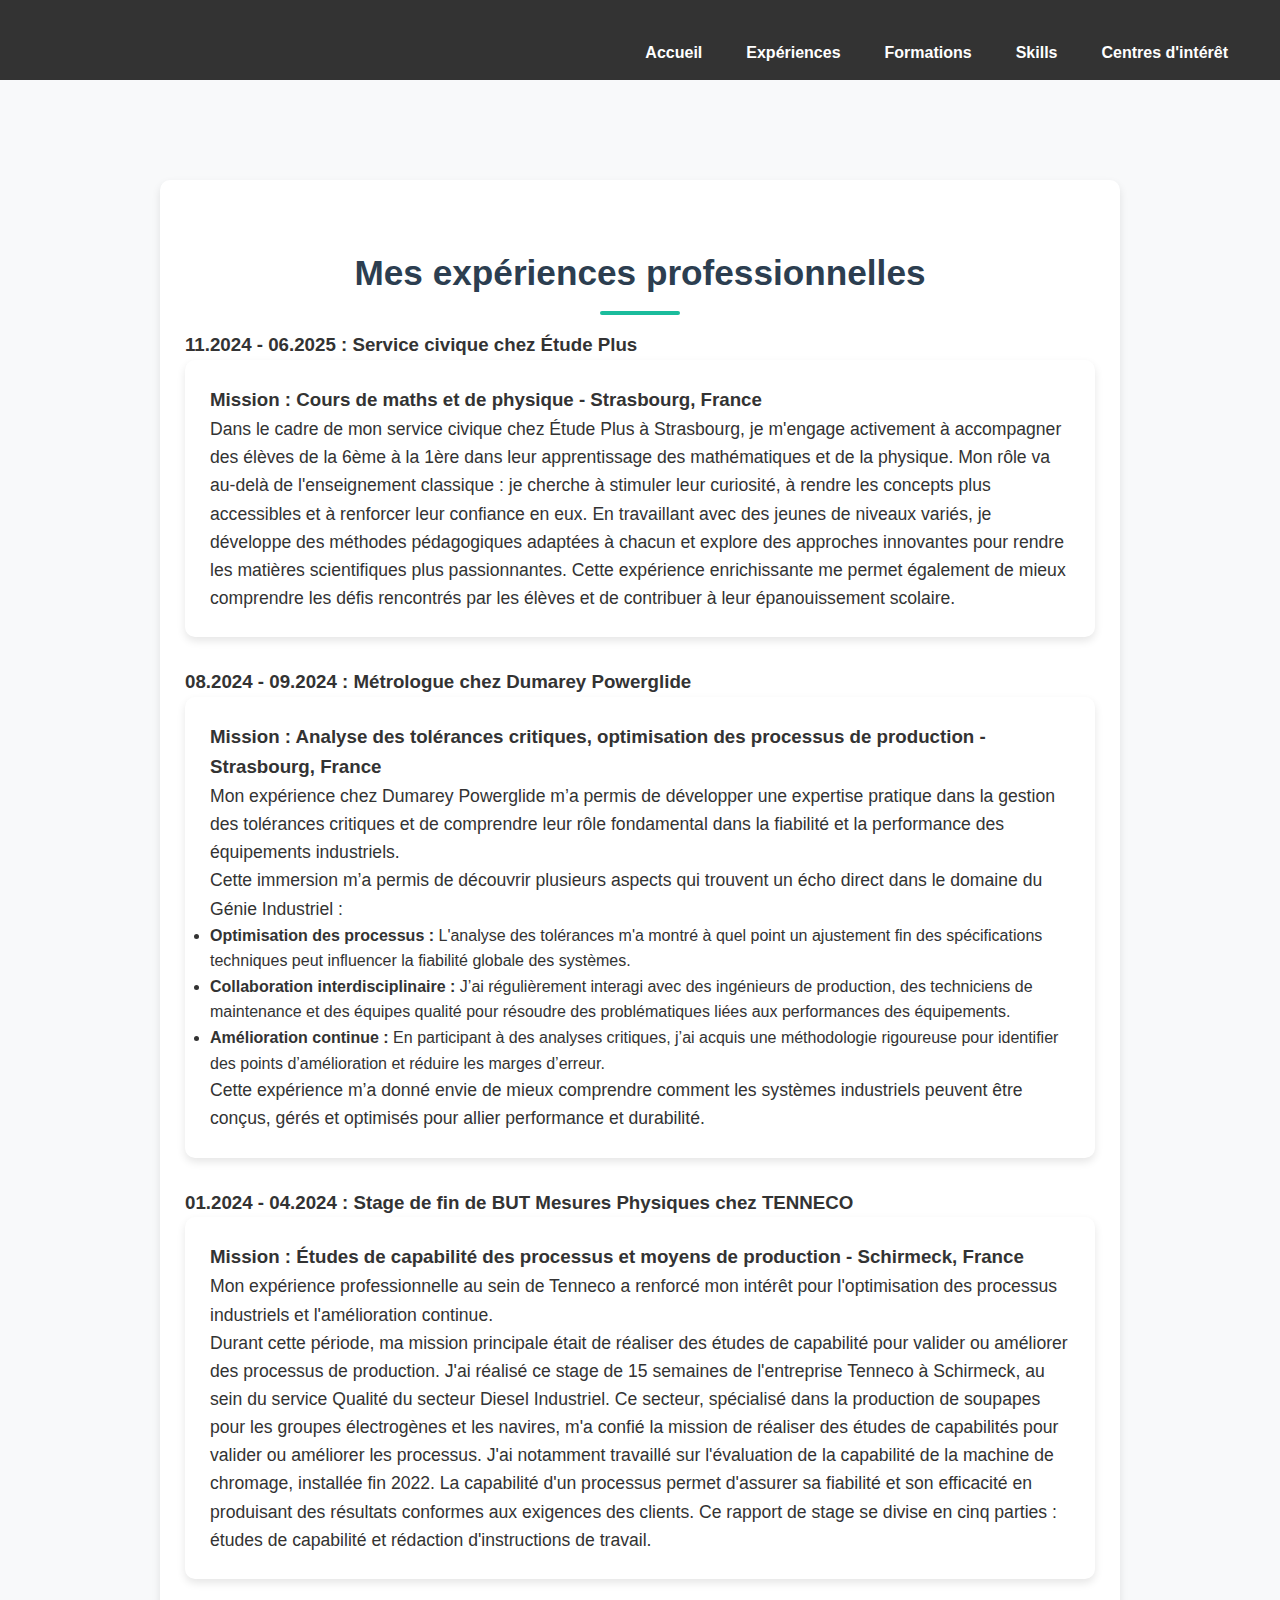
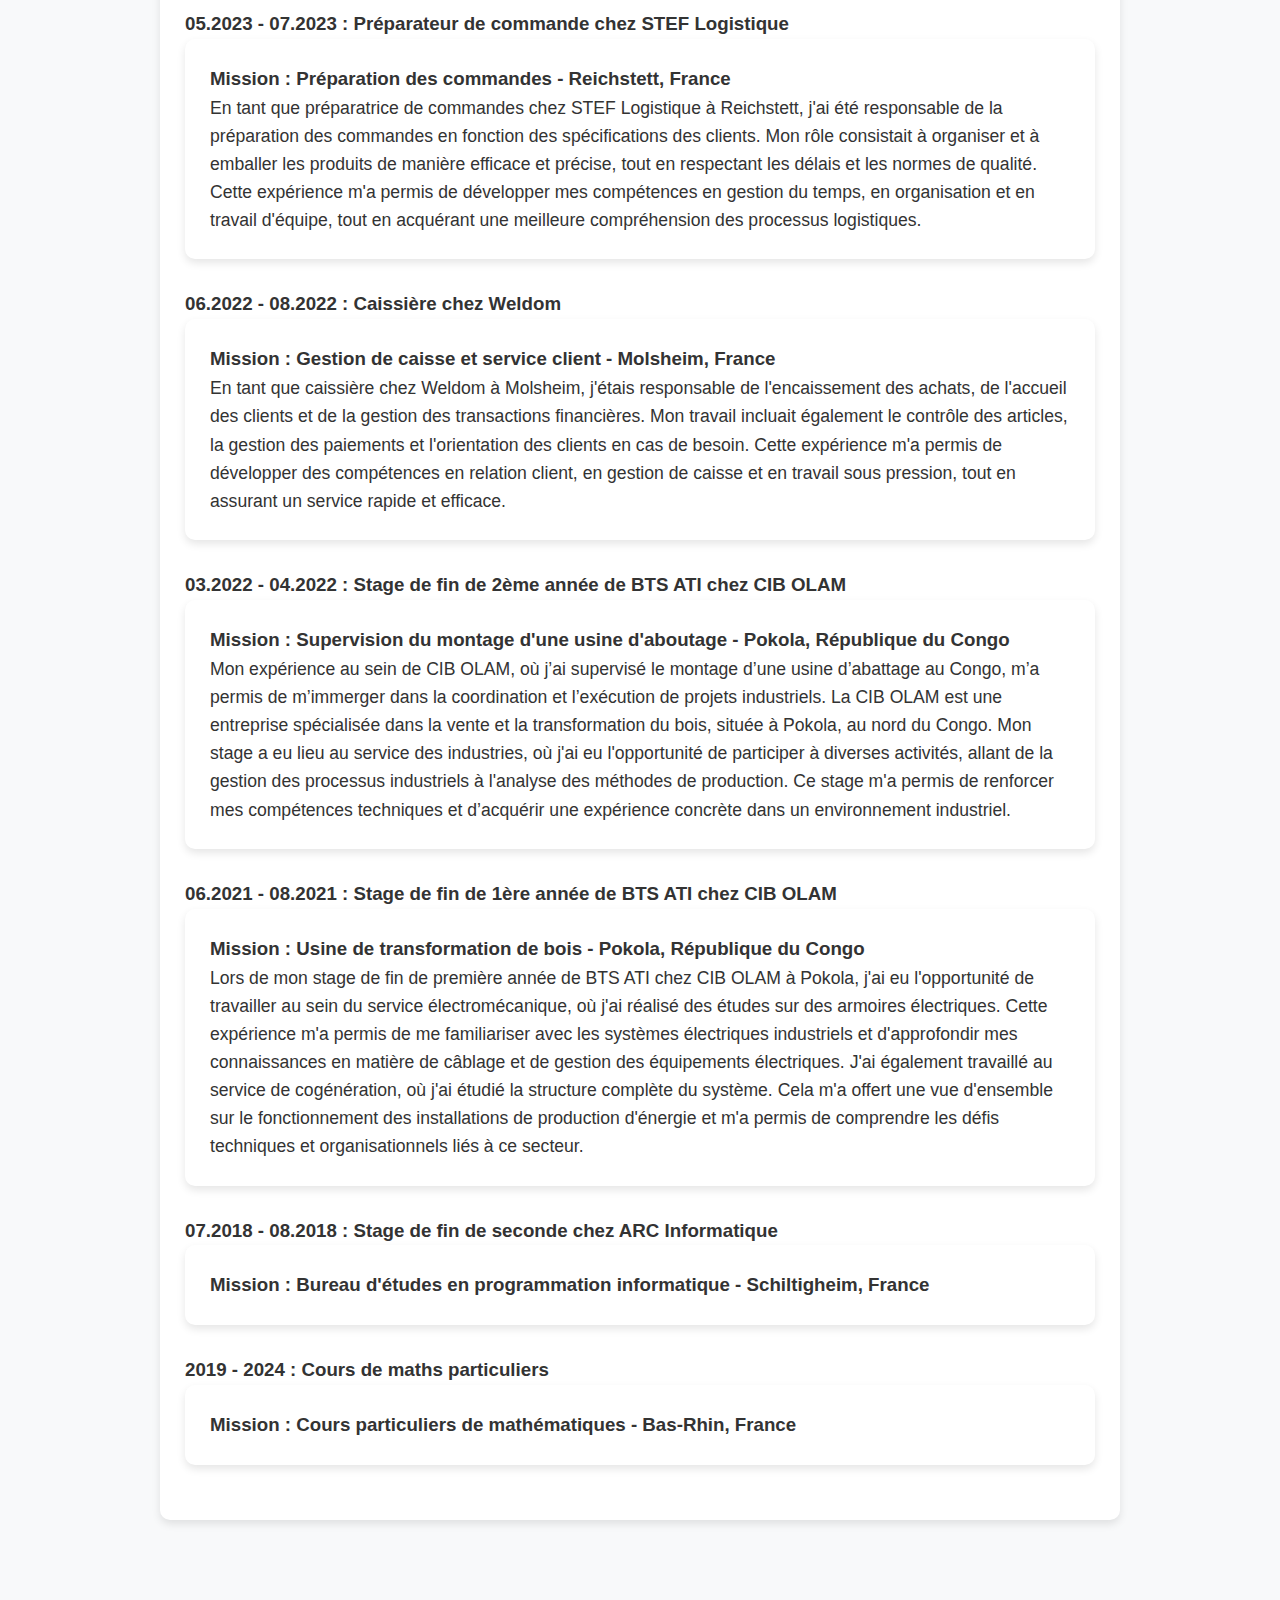
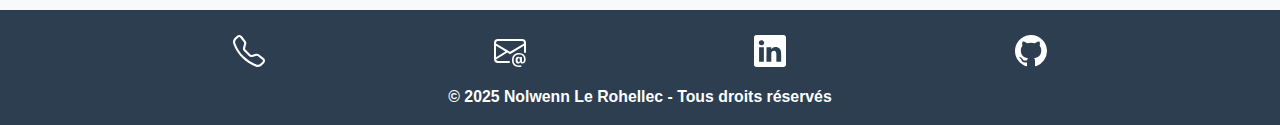
==== commit a34716d3: "9Update experiences.html" ====
--- a/experiences.html
+++ b/experiences.html
@@ -43,19 +43,19 @@
                 <h3><strong>Mission :</strong> Analyse des tolérances critiques, optimisation des processus de production - Strasbourg, France</h3>
                 <p>Mon expérience chez Dumarey Powerglide m’a permis de développer une expertise pratique dans la gestion des tolérances critiques et de comprendre leur rôle fondamental dans la fiabilité et la performance des équipements industriels.</p>
                 <p>Cette immersion m’a permis de découvrir plusieurs aspects qui trouvent un écho direct dans le domaine du Génie Industriel :</p>
-                <ul>
+               
                     <li><strong>Optimisation des processus :</strong> L'analyse des tolérances m'a montré à quel point un ajustement fin des spécifications techniques peut influencer la fiabilité globale des systèmes.</li>
                     <li><strong>Collaboration interdisciplinaire :</strong> J’ai régulièrement interagi avec des ingénieurs de production, des techniciens de maintenance et des équipes qualité pour résoudre des problématiques liées aux performances des équipements.</li>
                     <li><strong>Amélioration continue :</strong> En participant à des analyses critiques, j’ai acquis une méthodologie rigoureuse pour identifier des points d’amélioration et réduire les marges d’erreur.</li>
-                </ul>
-                <p>Cette expérience m’a donné envie de mieux comprendre comment les systèmes industriels peuvent être conçus, gérés et optimisés pour allier performance et durabilité...</p>
+              
+                <p>Cette expérience m’a donné envie de mieux comprendre comment les systèmes industriels peuvent être conçus, gérés et optimisés pour allier performance et durabilité.</p>
             </section>
 
             <h3>01.2024 - 04.2024 : Stage de fin de BUT Mesures Physiques chez TENNECO</h3>
             <section class="experience">
                 <h3><strong>Mission :</strong> Études de capabilité des processus et moyens de production - Schirmeck, France</h3>
                 <p>Mon expérience professionnelle au sein de Tenneco a renforcé mon intérêt pour l'optimisation des processus industriels et l'amélioration continue.</p>
-                <p>Durant cette période, ma mission principale était de réaliser des études de capabilité pour valider ou améliorer des processus de production. J'ai réalisé ce stage de 15 semaines de l'entreprise Tenneco à Schirmeck, au sein du service Qualité du secteur Diesel Industriel. Ce secteur, spécialisé dans la production de soupapes pour les groupes électrogènes et les navires, m'a confié la mission de réaliser des études de capabilités pour valider ou améliorer les processus. J'ai notamment travaillé sur l'évaluation de la capabilité de la machine de chromage, installée fin 2022. La capabilité d'un processus permet d'assurer sa fiabilité et son efficacité en produisant des résultats conformes aux exigences des clients. Ce rapport de stage se divise en cinq parties : études de capabilité sur la machine de rectification, tournage, trempe par induction, chromage (avec création d'une instruction de travail), et nitruration (opération sous-traitée).</p>
+                <p>Durant cette période, ma mission principale était de réaliser des études de capabilité pour valider ou améliorer des processus de production. J'ai réalisé ce stage de 15 semaines de l'entreprise Tenneco à Schirmeck, au sein du service Qualité du secteur Diesel Industriel. Ce secteur, spécialisé dans la production de soupapes pour les groupes électrogènes et les navires, m'a confié la mission de réaliser des études de capabilités pour valider ou améliorer les processus. J'ai notamment travaillé sur l'évaluation de la capabilité de la machine de chromage, installée fin 2022. La capabilité d'un processus permet d'assurer sa fiabilité et son efficacité en produisant des résultats conformes aux exigences des clients. Ce rapport de stage se divise en cinq parties : études de capabilité et rédaction d'instructions de travail.</p>
             </section>
 
             
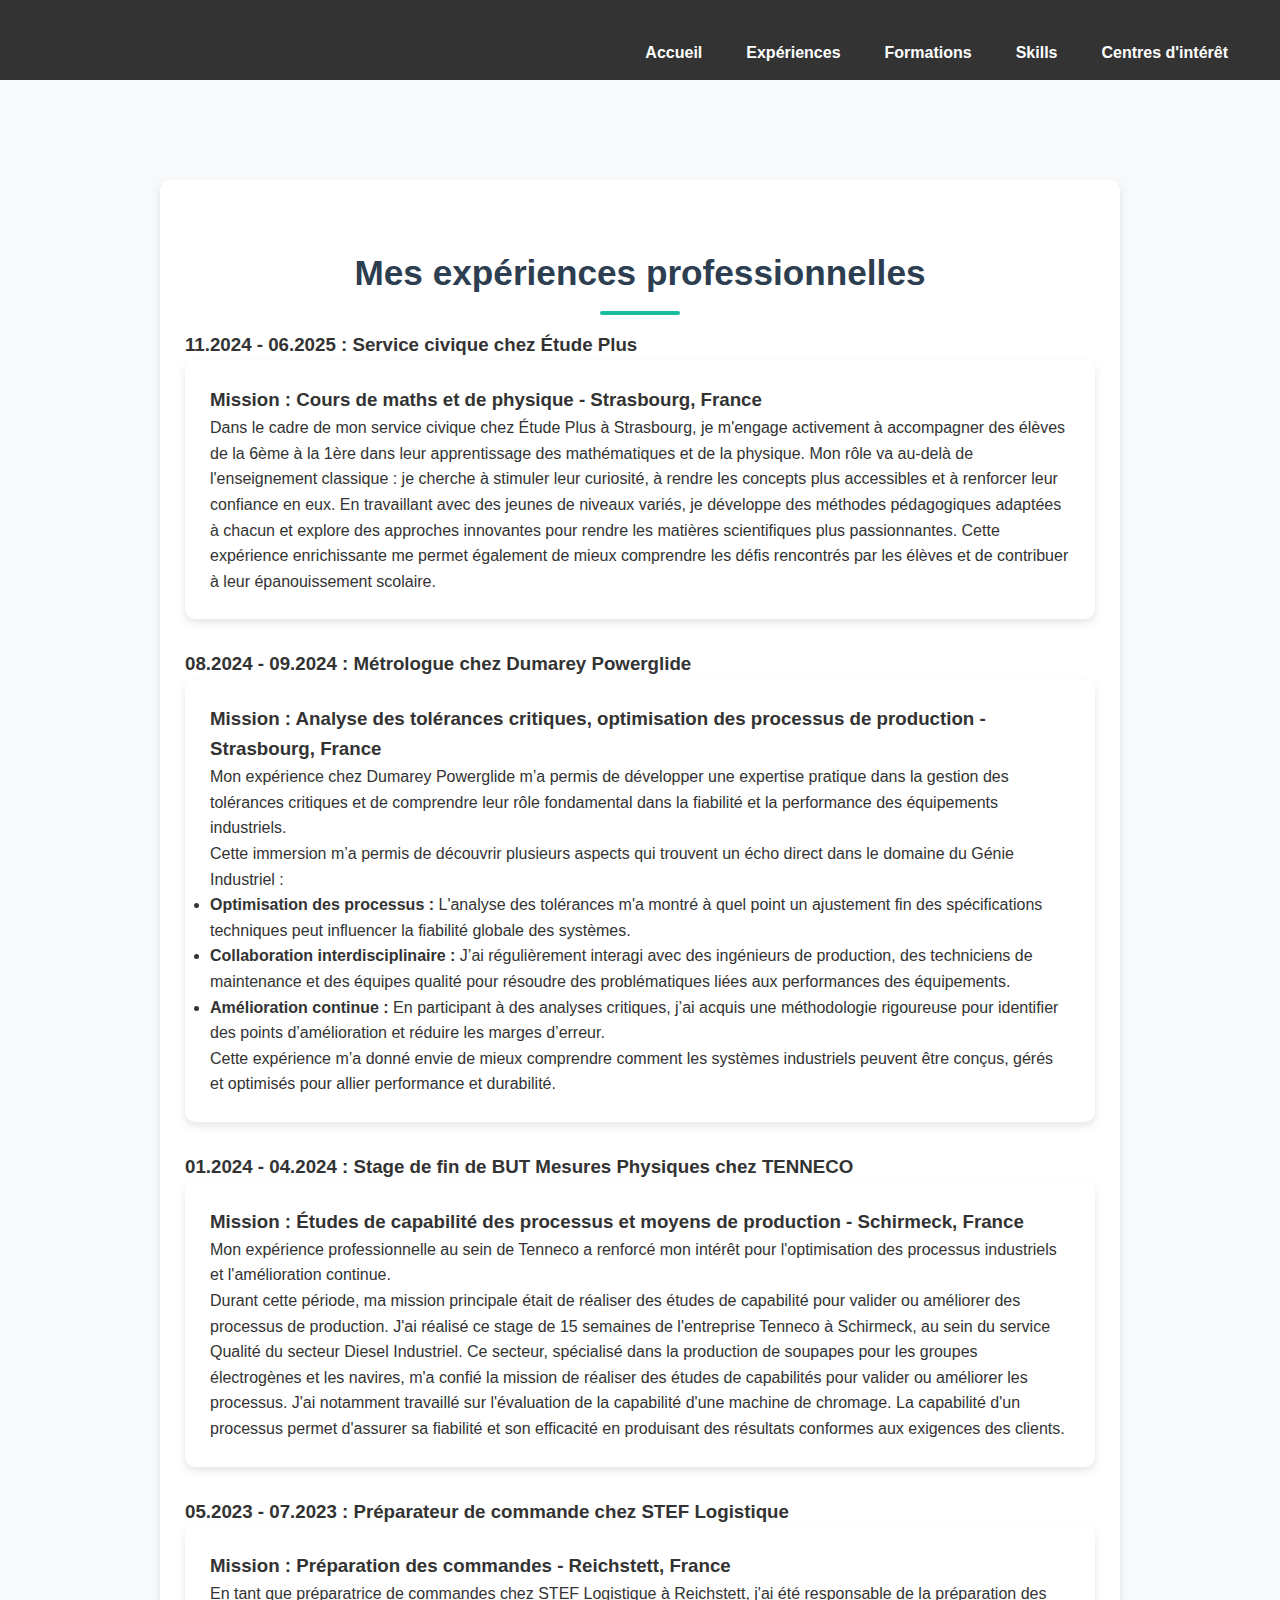
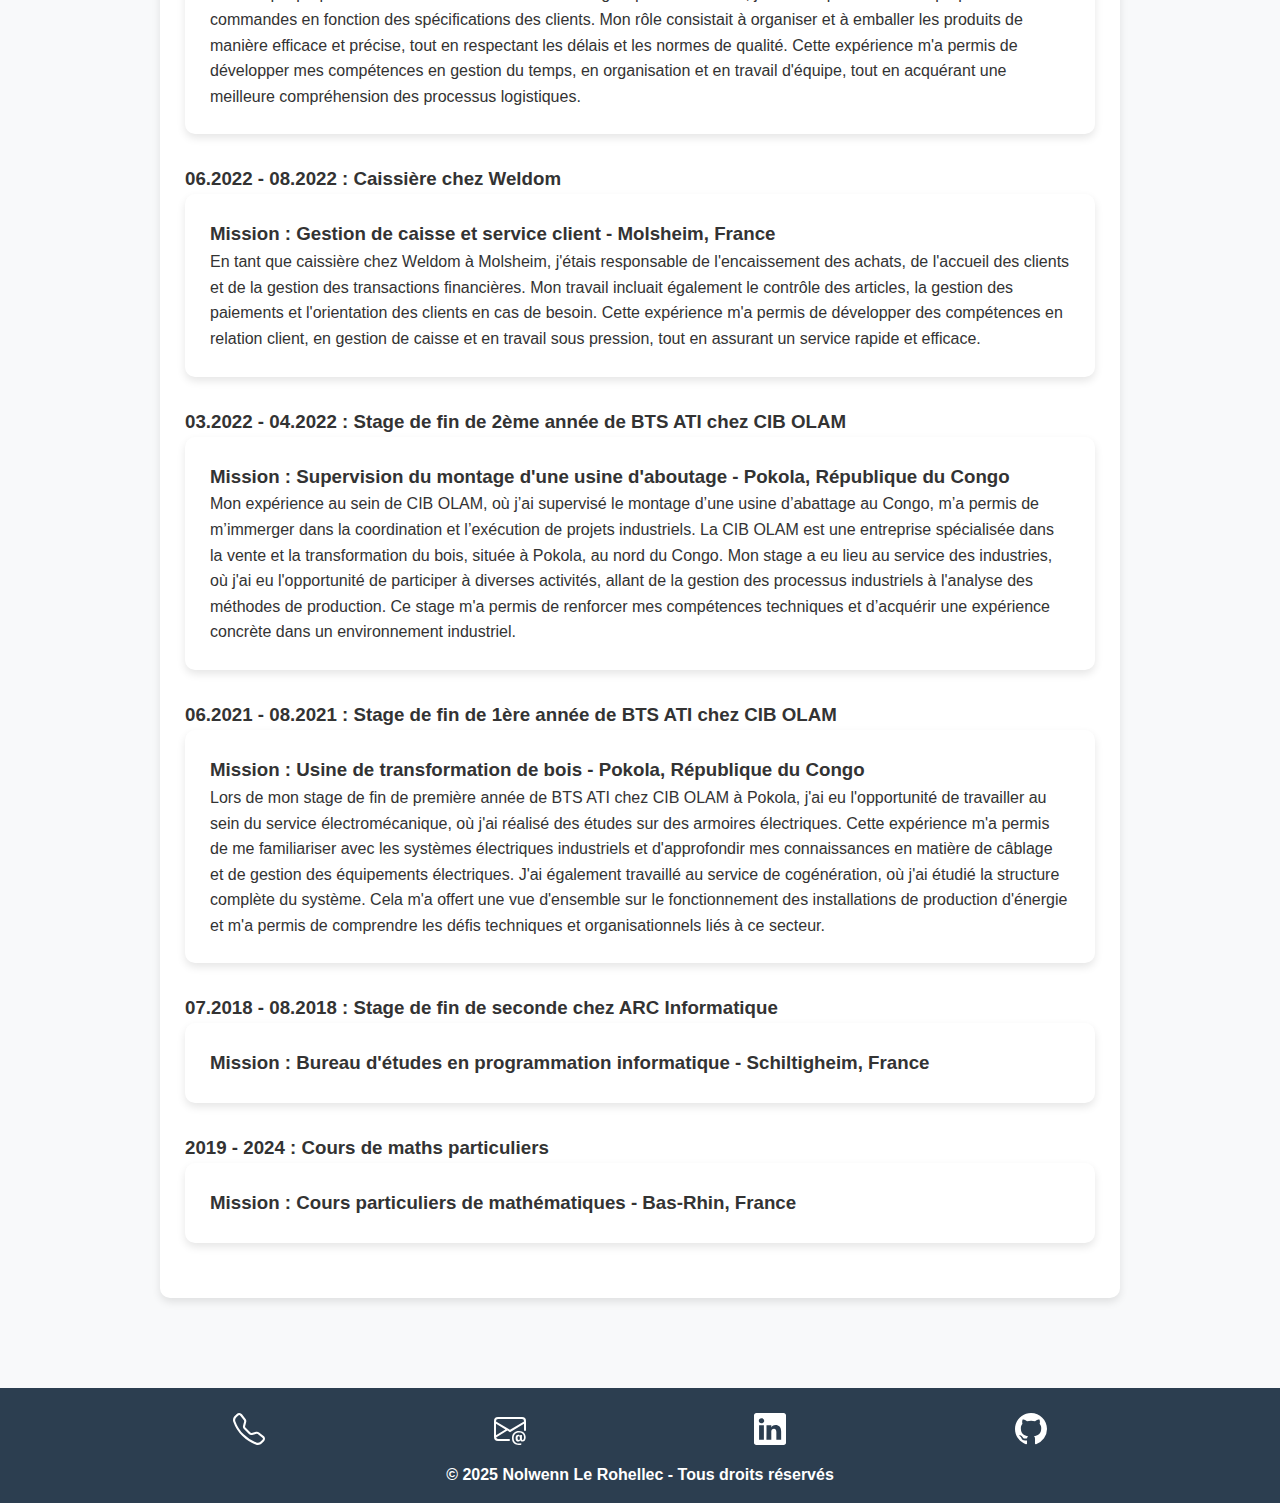
==== commit d0f27dfe: "erreur de text stage BUT" ====
--- a/experiences.html
+++ b/experiences.html
@@ -55,7 +55,7 @@
             <section class="experience">
                 <h3><strong>Mission :</strong> Études de capabilité des processus et moyens de production - Schirmeck, France</h3>
                 <p>Mon expérience professionnelle au sein de Tenneco a renforcé mon intérêt pour l'optimisation des processus industriels et l'amélioration continue.</p>
-                <p>Durant cette période, ma mission principale était de réaliser des études de capabilité pour valider ou améliorer des processus de production. J'ai réalisé ce stage de 15 semaines de l'entreprise Tenneco à Schirmeck, au sein du service Qualité du secteur Diesel Industriel. Ce secteur, spécialisé dans la production de soupapes pour les groupes électrogènes et les navires, m'a confié la mission de réaliser des études de capabilités pour valider ou améliorer les processus. J'ai notamment travaillé sur l'évaluation de la capabilité de la machine de chromage, installée fin 2022. La capabilité d'un processus permet d'assurer sa fiabilité et son efficacité en produisant des résultats conformes aux exigences des clients. Ce rapport de stage se divise en cinq parties : études de capabilité et rédaction d'instructions de travail.</p>
+                <p>Durant cette période, ma mission principale était de réaliser des études de capabilité pour valider ou améliorer des processus de production. J'ai réalisé ce stage de 15 semaines de l'entreprise Tenneco à Schirmeck, au sein du service Qualité du secteur Diesel Industriel. Ce secteur, spécialisé dans la production de soupapes pour les groupes électrogènes et les navires, m'a confié la mission de réaliser des études de capabilités pour valider ou améliorer les processus. J'ai notamment travaillé sur l'évaluation de la capabilité d'une machine de chromage. La capabilité d'un processus permet d'assurer sa fiabilité et son efficacité en produisant des résultats conformes aux exigences des clients.</p>
             </section>
 
             
--- a/style.css
+++ b/style.css
@@ -133,7 +133,7 @@
 /* Alignement et style du texte */
 p {
     text-align: left;  /* Texte justifié pour un rendu plus professionnel */
-    font-size: 1.1em;
+    font-size: 16px;
     color: var(--text-color);
 }
 
@@ -215,7 +215,6 @@
     .menu {
         display: none;
         flex-direction: column;
-        width: 100%;
         background-color: #333;
     }
 
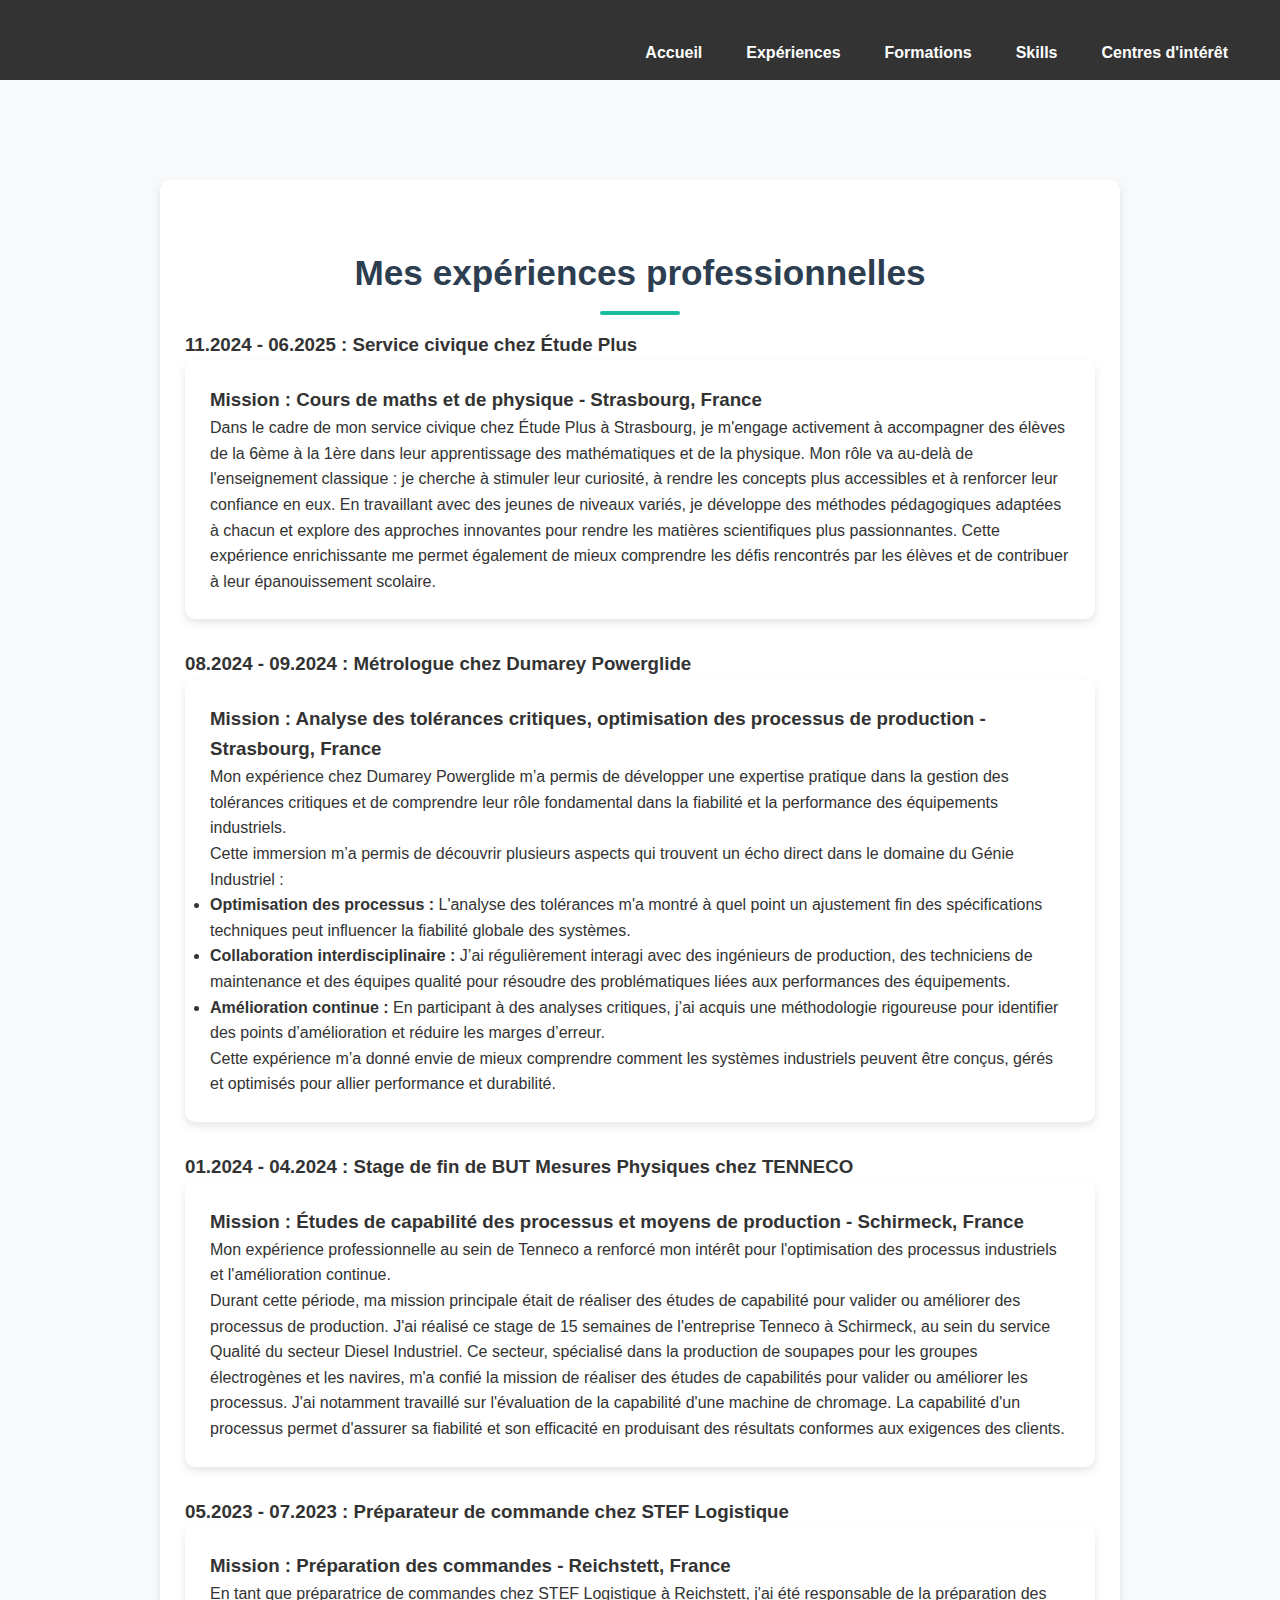
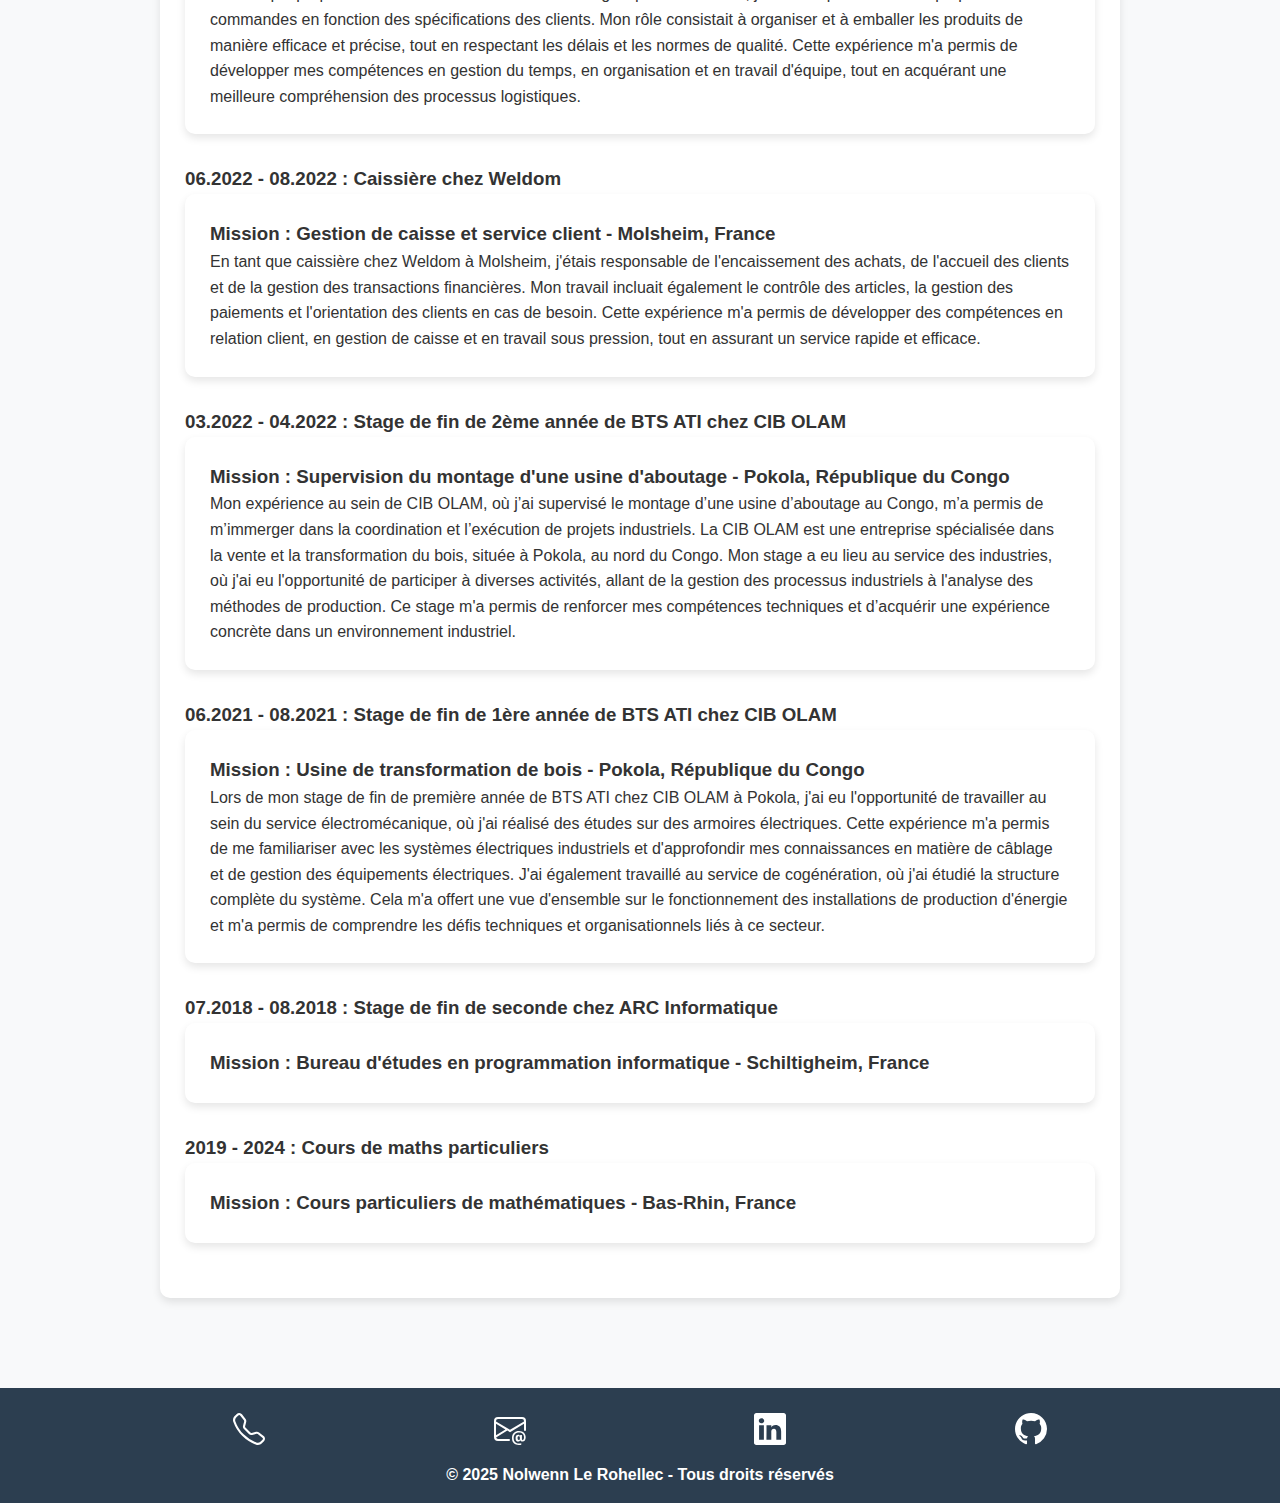
==== commit 66dccb3d: "Update experiences.html" ====
--- a/experiences.html
+++ b/experiences.html
@@ -74,7 +74,7 @@
             <h3>03.2022 - 04.2022 : Stage de fin de 2ème année de BTS ATI chez CIB OLAM</h3>
             <section class="experience">
                 <h3><strong>Mission :</strong> Supervision du montage d'une usine d'aboutage - Pokola, République du Congo</h3>
-                <p>Mon expérience au sein de CIB OLAM, où j’ai supervisé le montage d’une usine d’abattage au Congo, m’a permis de m’immerger dans la coordination et l’exécution de projets industriels. La CIB OLAM  est une entreprise spécialisée dans la vente et la transformation du bois, située à Pokola, au nord du Congo. Mon stage a eu lieu au service des industries, où j'ai eu l'opportunité de participer à diverses activités, allant de la gestion des processus industriels à l'analyse des méthodes de production. Ce stage m'a permis de renforcer mes compétences techniques et d’acquérir une expérience concrète dans un environnement industriel.</p>
+                <p>Mon expérience au sein de CIB OLAM, où j’ai supervisé le montage d’une usine d’aboutage au Congo, m’a permis de m’immerger dans la coordination et l’exécution de projets industriels. La CIB OLAM  est une entreprise spécialisée dans la vente et la transformation du bois, située à Pokola, au nord du Congo. Mon stage a eu lieu au service des industries, où j'ai eu l'opportunité de participer à diverses activités, allant de la gestion des processus industriels à l'analyse des méthodes de production. Ce stage m'a permis de renforcer mes compétences techniques et d’acquérir une expérience concrète dans un environnement industriel.</p>
             </section>
 
             <h3>06.2021 - 08.2021 : Stage de fin de 1ère année de BTS ATI chez CIB OLAM</h3>
